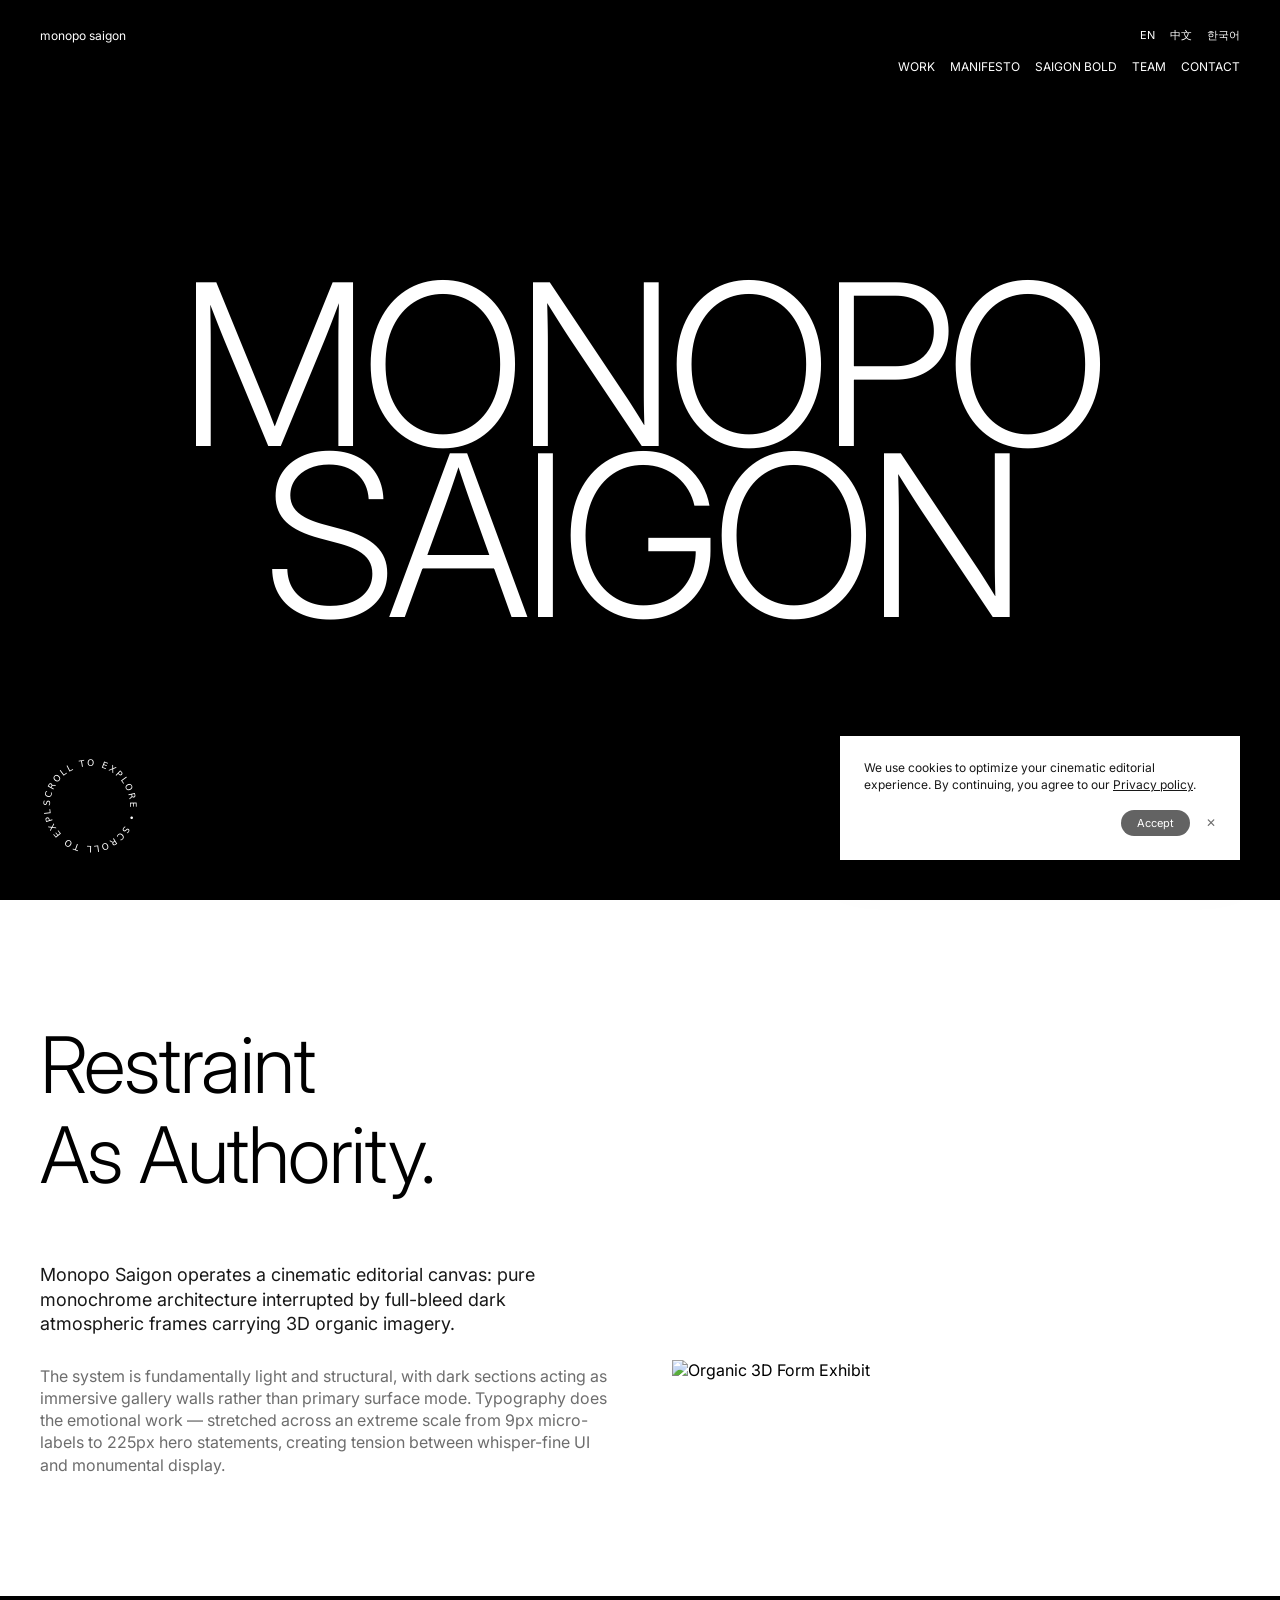
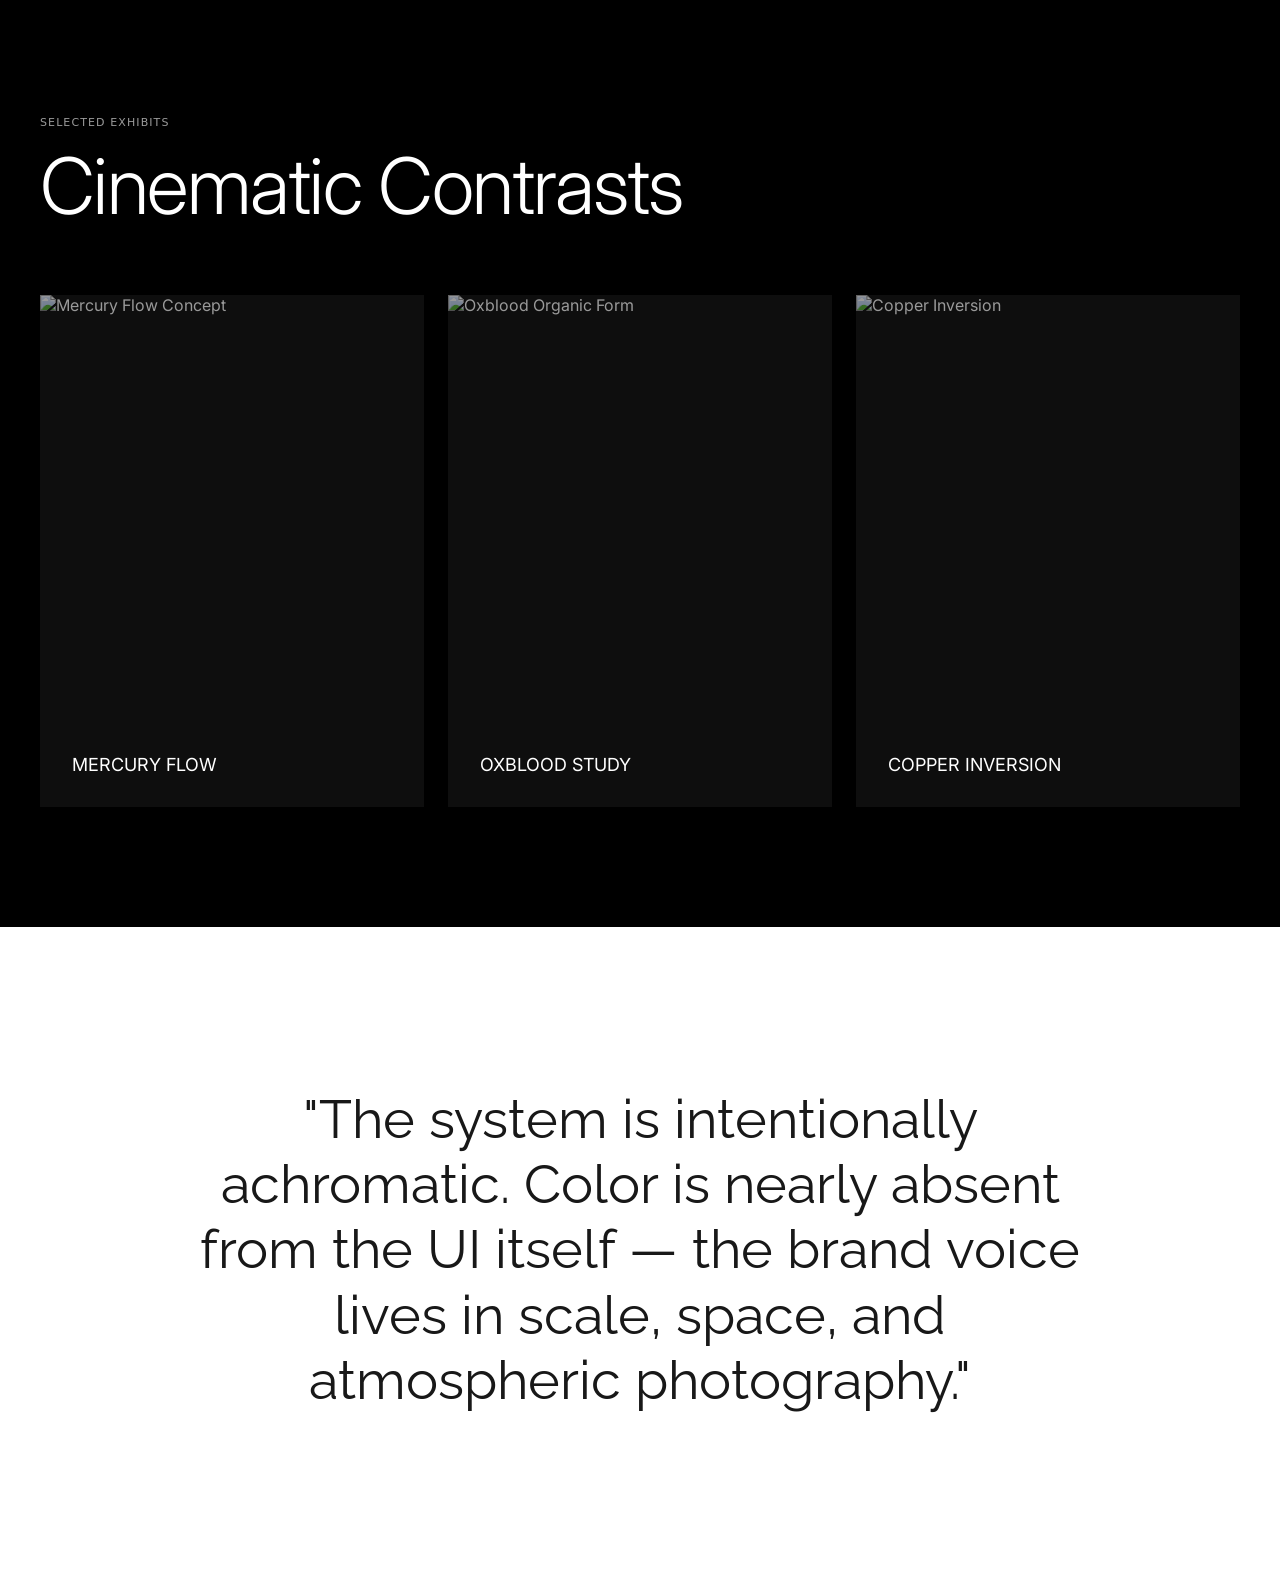
==== index.html @ cbc2ea5a "feat: initial commit from design.md" ====
<!DOCTYPE html>
<html lang="en">
<head>
  <meta charset="UTF-8">
  <meta name="viewport" content="width=device-width, initial-scale=1.0">
  <title>monopo saigon — Style Reference</title>
  <link rel="preconnect" href="https://fonts.googleapis.com">
  <link rel="preconnect" href="https://fonts.gstatic.com" crossorigin>
  <link href="https://fonts.googleapis.com/css2?family=Inter:wght@300;400;600&family=Raleway:wght@400&display=swap" rel="stylesheet">
  <link rel="stylesheet" href="style.css">
</head>
<body>

  <nav class="top-nav" id="topNav">
    <div class="nav-container">
      <a href="#" class="logo">monopo saigon</a>
      <div class="nav-right">
        <div class="lang-toggle">
          <a href="#" class="ghost-link active">EN</a>
          <a href="#" class="ghost-link">中文</a>
          <a href="#" class="ghost-link">한국어</a>
        </div>
        <div class="menu-stack">
          <a href="#" class="ghost-link">WORK</a>
          <a href="#" class="ghost-link">MANIFESTO</a>
          <a href="#" class="ghost-link">SAIGON BOLD</a>
          <a href="#" class="ghost-link">TEAM</a>
          <a href="#" class="ghost-link">CONTACT</a>
        </div>
      </div>
    </div>
  </nav>

  <header class="dark-immersive-frame hero-section">
    <div class="overlay-mesh"></div>
    <video class="bg-video" autoplay muted loop playsinline>
      <source src="https://player.vimeo.com/external/371433846.sd.mp4?s=236da2f3c054f74d0e6ec33990924e03cf445fcf&profile_id=139&oauth2_token_id=57447761" type="video/mp4">
    </video>
    
    <h1 class="hero-statement">MONOPO<br>SAIGON</h1>

    <div class="scroll-indicator">
      <svg viewBox="0 0 100 100" width="100" height="100">
        <defs>
          <path id="circlePath" d="M 50, 50 m -40, 0 a 40,40 0 1,1 80,0 a 40,40 0 1,1 -80,0" />
        </defs>
        <text font-family="system-ui" font-size="9" fill="#ffffff" letter-spacing="2">
          <textPath href="#circlePath">SCROLL TO EXPLORE • SCROLL TO EXPLORE • </textPath>
        </text>
      </svg>
    </div>
  </header>

  <main class="editorial-section">
    <div class="editorial-container">
      <h2 class="editorial-heading">Restraint<br>As Authority.</h2>
      
      <div class="editorial-grid-2col">
        <div class="text-block">
          <p class="body-lg">Monopo Saigon operates a cinematic editorial canvas: pure monochrome architecture interrupted by full-bleed dark atmospheric frames carrying 3D organic imagery.</p>
          <p class="body-text">The system is fundamentally light and structural, with dark sections acting as immersive gallery walls rather than primary surface mode. Typography does the emotional work — stretched across an extreme scale from 9px micro-labels to 225px hero statements, creating tension between whisper-fine UI and monumental display.</p>
        </div>
        <div class="image-block">
          <img src="https://images.unsplash.com/photo-1618005182384-a83a8bd57fbe?q=80&w=1200&auto=format&fit=crop" alt="Organic 3D Form Exhibit">
        </div>
      </div>
    </div>
  </main>

  <section class="dark-immersive-frame feature-showcase">
    <div class="editorial-container">
      <span class="section-label">SELECTED EXHIBITS</span>
      <h2 class="editorial-heading text-white">Cinematic Contrasts</h2>
      
      <div class="work-grid-3col">
        <div class="grid-cell">
          <img src="https://images.unsplash.com/photo-1604871000636-074fa5117945?q=80&w=600&auto=format&fit=crop" alt="Mercury Flow Concept">
          <div class="cell-overlay">
            <span>MERCURY FLOW</span>
          </div>
        </div>
        <div class="grid-cell">
          <img src="https://images.unsplash.com/photo-1550684848-fac1c5b4e853?q=80&w=600&auto=format&fit=crop" alt="Oxblood Organic Form">
          <div class="cell-overlay">
            <span>OXBLOOD STUDY</span>
          </div>
        </div>
        <div class="grid-cell">
          <img src="https://images.unsplash.com/photo-1579783902614-a3fb3927b6a5?q=80&w=600&auto=format&fit=crop" alt="Copper Inversion">
          <div class="cell-overlay">
            <span>COPPER INVERSION</span>
          </div>
        </div>
      </div>
    </div>
  </section>

  <section class="editorial-section">
    <div class="editorial-container">
      <div class="pull-quote-container">
        <blockquote class="editorial-quote">
          "The system is intentionally achromatic. Color is nearly absent from the UI itself — the brand voice lives in scale, space, and atmospheric photography."
        </blockquote>
      </div>
    </div>
  </section>

  <div class="cookie-banner" id="cookieBanner">
    <p>We use cookies to optimize your cinematic editorial experience. By continuing, you agree to our <a href="#">Privacy policy</a>.</p>
    <div class="cookie-actions">
      <button class="pill-button btn-graphite" onclick="closeCookieBanner()">Accept</button>
      <button class="dismiss-x" onclick="closeCookieBanner()">✕</button>
    </div>
  </div>

  <script>
    // Смена темы навигации при скролле
    const topNav = document.getElementById('topNav');
    window.addEventListener('scroll', () => {
      if (window.scrollY > window.innerHeight - 80) {
        topNav.classList.add('scrolled');
      } else {
        topNav.classList.remove('scrolled');
      }
    });

    // Закрытие куки-баннера
    function closeCookieBanner() {
      document.getElementById('cookieBanner').style.display = 'none';
    }
  </script>
</body>
</html>
---- style.css ----
:root {
  /* Colors */
  --color-paper-white: #ffffff;
  --color-ink-black: #000000;
  --color-carbon: #181818;
  --color-ash: #6d6d6d;
  --color-smoke: #9a9a9a;
  --color-pewter: #808080;
  --color-graphite: #636363;
  --gradient-mercury-flow: linear-gradient(90deg, rgb(160, 224, 171), rgb(255, 172, 46) 50%, rgb(165, 45, 37));

  /* Typography Families (Используем Inter вместо Roobert согласно Do's) */
  --font-roobert: 'Inter', ui-sans-serif, system-ui, sans-serif;
  --font-raleway: 'Raleway', ui-sans-serif, sans-serif;
  --font-system-ui: 'system-ui', -apple-system, BlinkMacSystemFont, sans-serif;

  /* Type Scale & Line Heights */
  --text-body: 16px;
  --leading-body: 1.39;
  --text-body-lg: 18px;
  --leading-body-lg: 1.36;
  --text-subheading: 30px;
  --leading-subheading: 1.25;
  --text-heading-sm: 45px;
  --leading-heading-sm: 1.22;
  --text-heading: 54px;
  --leading-heading: 1.21;
  --text-heading-lg: 78px;
  --leading-heading-lg: 1.15;
  --text-display: 94px;
  --leading-display: 1.1;
  --text-hero: 225px;
  --leading-hero: 0.76;

  /* Layout & Spacing */
  --page-max-width: 1440px;
  --radius-full: 75px;
}

/* Base Reset */
* {
  margin: 0;
  padding: 0;
  box-sizing: border-box;
}

body {
  font-family: var(--font-roobert);
  background-color: var(--color-paper-white);
  color: var(--color-ink-black);
  overflow-x: hidden;
  -webkit-font-smoothing: antialiased;
}

/* Top Navigation Bar */
.top-nav {
  position: fixed;
  top: 0;
  left: 0;
  width: 100%;
  z-index: 100;
  transition: background-color 0.4s ease, color 0.4s ease;
  color: var(--color-paper-white);
}

.top-nav.scrolled {
  background-color: var(--color-paper-white);
  color: var(--color-carbon);
  border-bottom: 1px solid #f0f0f0;
}

.nav-container {
  max-width: var(--page-max-width);
  margin: 0 auto;
  padding: 28px 40px;
  display: flex;
  justify-content: space-between;
  align-items: flex-start;
}

.logo {
  font-size: 12px;
  font-weight: 400;
  text-decoration: none;
  color: inherit;
  text-transform: lowercase;
}

.nav-right {
  display: flex;
  flex-direction: column;
  align-items: flex-end;
  gap: 16px;
}

.lang-toggle, .menu-stack {
  display: flex;
  gap: 15px;
}

.ghost-link {
  font-size: 11px;
  font-weight: 400;
  text-decoration: none;
  color: inherit;
  transition: opacity 0.2s ease;
}

.menu-stack .ghost-link {
  font-size: 12px;
  text-transform: uppercase;
}

.ghost-link:hover {
  opacity: 0.6;
}

.top-nav.scrolled .ghost-link {
  color: var(--color-carbon);
}

/* Dark Immersive Frame */
.dark-immersive-frame {
  position: relative;
  width: 100%;
  background-color: var(--color-ink-black);
  color: var(--color-paper-white);
  overflow: hidden;
}

.hero-section {
  height: 100vh;
  display: flex;
  justify-content: center;
  align-items: center;
}

.bg-video {
  position: absolute;
  top: 0;
  left: 0;
  width: 100%;
  height: 100%;
  object-fit: cover;
  opacity: 0.4;
  z-index: 1;
}

.overlay-mesh {
  position: absolute;
  inset: 0;
  background: radial-gradient(circle at center, transparent 20%, rgba(0,0,0,0.8) 100%);
  z-index: 2;
}

.hero-statement {
  font-size: var(--text-hero);
  font-weight: 300;
  line-height: var(--leading-hero);
  text-align: center;
  z-index: 3;
  letter-spacing: -0.04em;
  pointer-events: none;
}

/* Адаптивность для гигантского текста */
@media (max-width: 1024px) {
  .hero-statement { font-size: 120px; }
}
@media (max-width: 640px) {
  .hero-statement { font-size: 70px; }
}

/* Scroll Indicator */
.scroll-indicator {
  position: absolute;
  bottom: 40px;
  left: 40px;
  z-index: 3;
  animation: spin 20s linear infinite;
}

@keyframes spin {
  100% { transform: rotate(360deg); }
}

/* Editorial Content Sections */
.editorial-section {
  background-color: var(--color-paper-white);
  padding: 120px 40px;
}

.editorial-container {
  max-width: var(--page-max-width);
  margin: 0 auto;
  width: 100%;
}

.editorial-heading {
  font-size: var(--text-heading-lg);
  font-weight: 300;
  line-height: var(--leading-heading-lg);
  color: var(--color-ink-black);
  margin-bottom: 64px;
  letter-spacing: -0.02em;
}

.editorial-heading.text-white {
  color: var(--color-paper-white);
}

.editorial-grid-2col {
  display: grid;
  grid-template-columns: 1fr 1fr;
  gap: 64px;
  align-items: center;
}

@media (max-width: 768px) {
  .editorial-grid-2col { grid-template-columns: 1fr; }
}

.text-block .body-lg {
  font-size: var(--text-body-lg);
  line-height: var(--leading-body-lg);
  color: var(--color-carbon);
  margin-bottom: 28px;
}

.text-block .body-text {
  font-size: var(--text-body);
  line-height: var(--leading-body);
  color: var(--color-ash);
}

.image-block img {
  width: 100%;
  height: auto;
  display: block;
  border-radius: 0; /* Строго по дизайну */
}

/* Feature Showcase Section */
.feature-showcase {
  padding: 120px 40px;
}

.section-label {
  font-family: var(--font-system-ui);
  font-size: 11px;
  color: var(--color-smoke);
  letter-spacing: 0.1em;
  display: block;
  margin-bottom: 12px;
}

.work-grid-3col {
  display: grid;
  grid-template-columns: repeat(3, 1fr);
  gap: 24px;
}

@media (max-width: 768px) {
  .work-grid-3col { grid-template-columns: 1fr; }
}

.grid-cell {
  position: relative;
  aspect-ratio: 3/4;
  background-color: var(--color-carbon);
  overflow: hidden;
}

.grid-cell img {
  width: 100%;
  height: 100%;
  object-fit: cover;
  transition: transform 0.6s cubic-bezier(0.25, 1, 0.5, 1);
}

.grid-cell:hover img {
  transform: scale(1.03);
}

.cell-overlay {
  position: absolute;
  inset: 0;
  background: rgba(0,0,0,0.4);
  display: flex;
  align-items: flex-end;
  padding: 32px;
}

.cell-overlay span {
  font-size: var(--text-body-lg);
  font-weight: 400;
  color: var(--color-paper-white);
}

/* Pull Quote */
.pull-quote-container {
  max-width: 900px;
  margin: 0 auto;
  padding: 40px 0;
}

.editorial-quote {
  font-family: var(--font-raleway);
  font-size: var(--text-heading);
  line-height: var(--leading-heading);
  color: var(--color-carbon);
  text-align: center;
}

@media (max-width: 768px) {
  .editorial-quote { font-size: 30px; }
}

/* Cookie Consent Banner */
.cookie-banner {
  position: fixed;
  bottom: 40px;
  right: 40px;
  background-color: var(--color-paper-white);
  padding: 24px;
  max-width: 400px;
  z-index: 200;
  display: flex;
  flex-direction: column;
  gap: 16px;
  border-radius: 0;
  box-shadow: 0 20px 40px rgba(0,0,0,0.05); /* Легкая тень для отделения от белого фона */
}

.cookie-banner p {
  font-size: 12px;
  line-height: 1.4;
  color: var(--color-carbon);
}

.cookie-banner p a {
  color: inherit;
}

.cookie-actions {
  display: flex;
  align-items: center;
  justify-content: flex-end;
  gap: 16px;
}

.pill-button {
  border-radius: var(--radius-full);
  padding: 6px 16px; /* Оптимизировано под кликабельность */
  font-family: var(--font-roobert);
  font-size: 11px;
  border: none;
  cursor: pointer;
}

.btn-graphite {
  background-color: var(--color-graphite);
  color: var(--color-paper-white);
}

.dismiss-x {
  background: none;
  border: none;
  font-family: var(--font-system-ui);
  font-size: 12px;
  color: var(--color-ash);
  cursor: pointer;
}
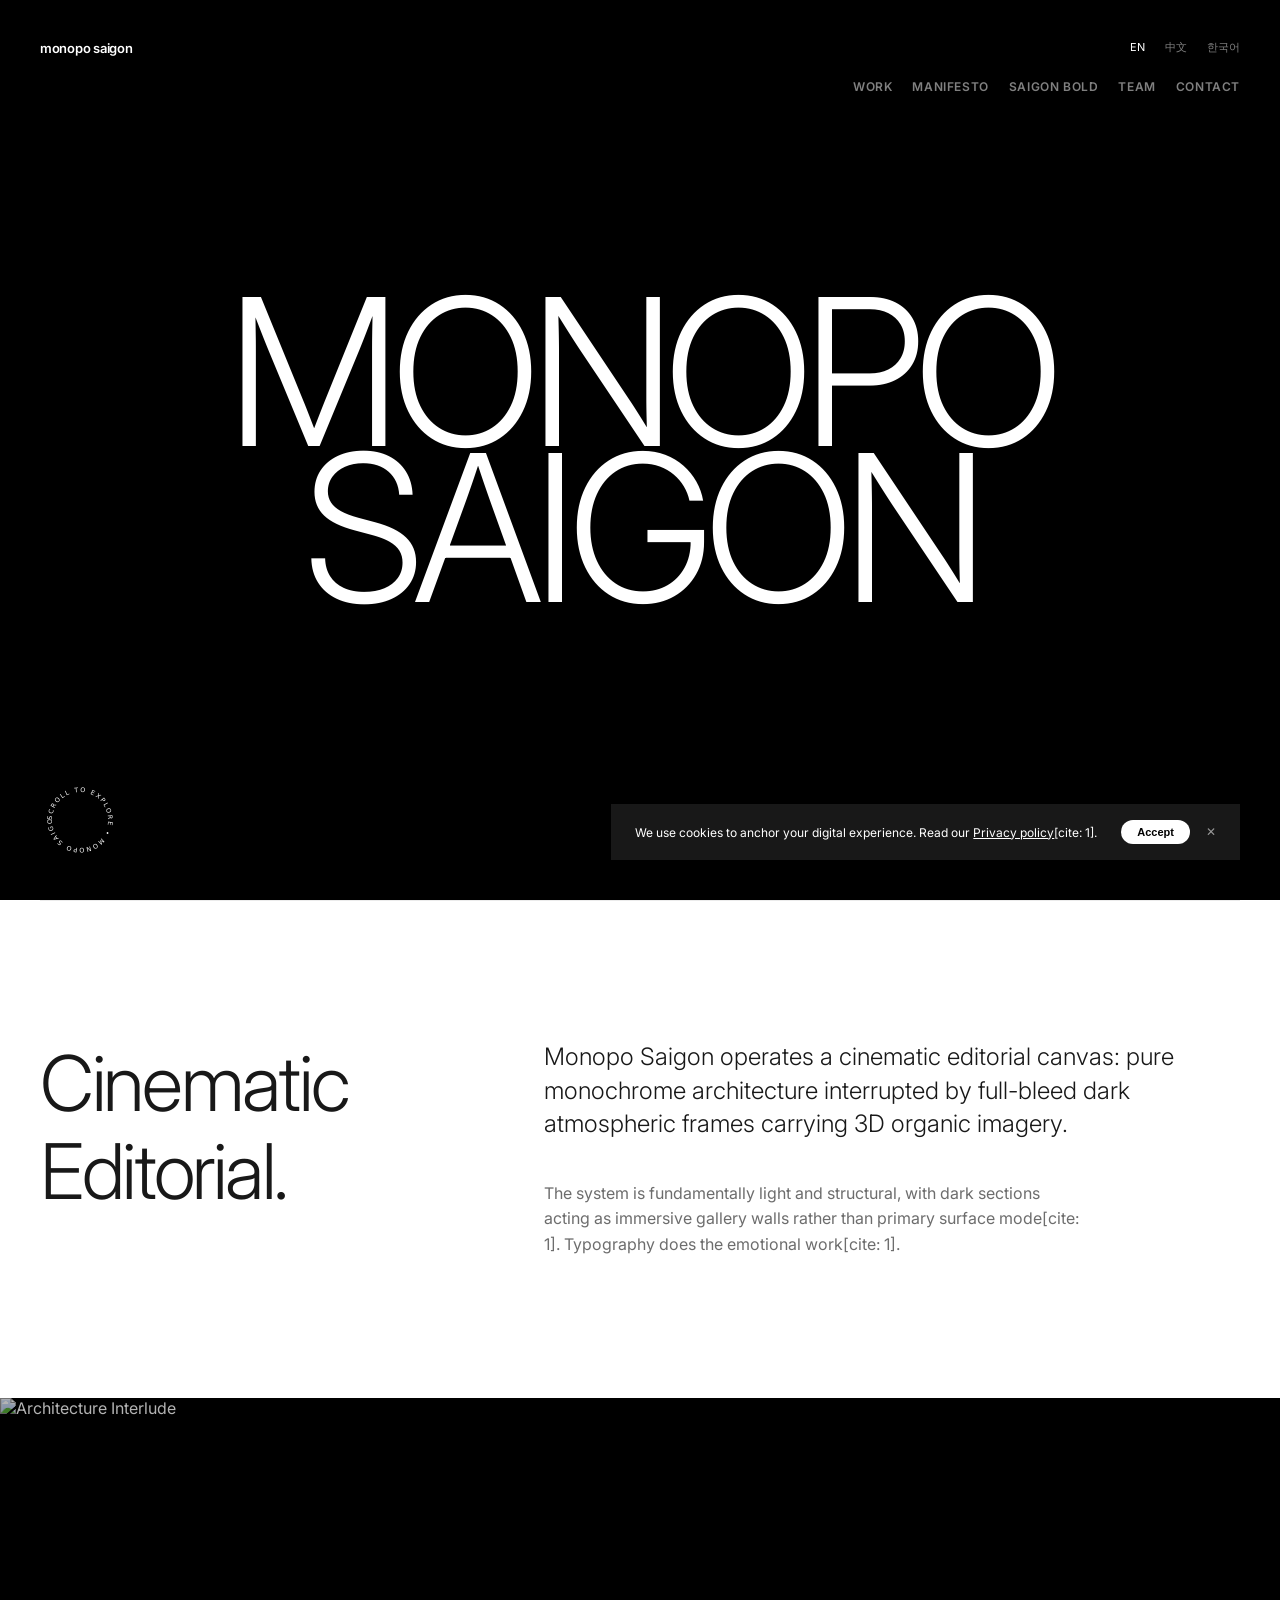
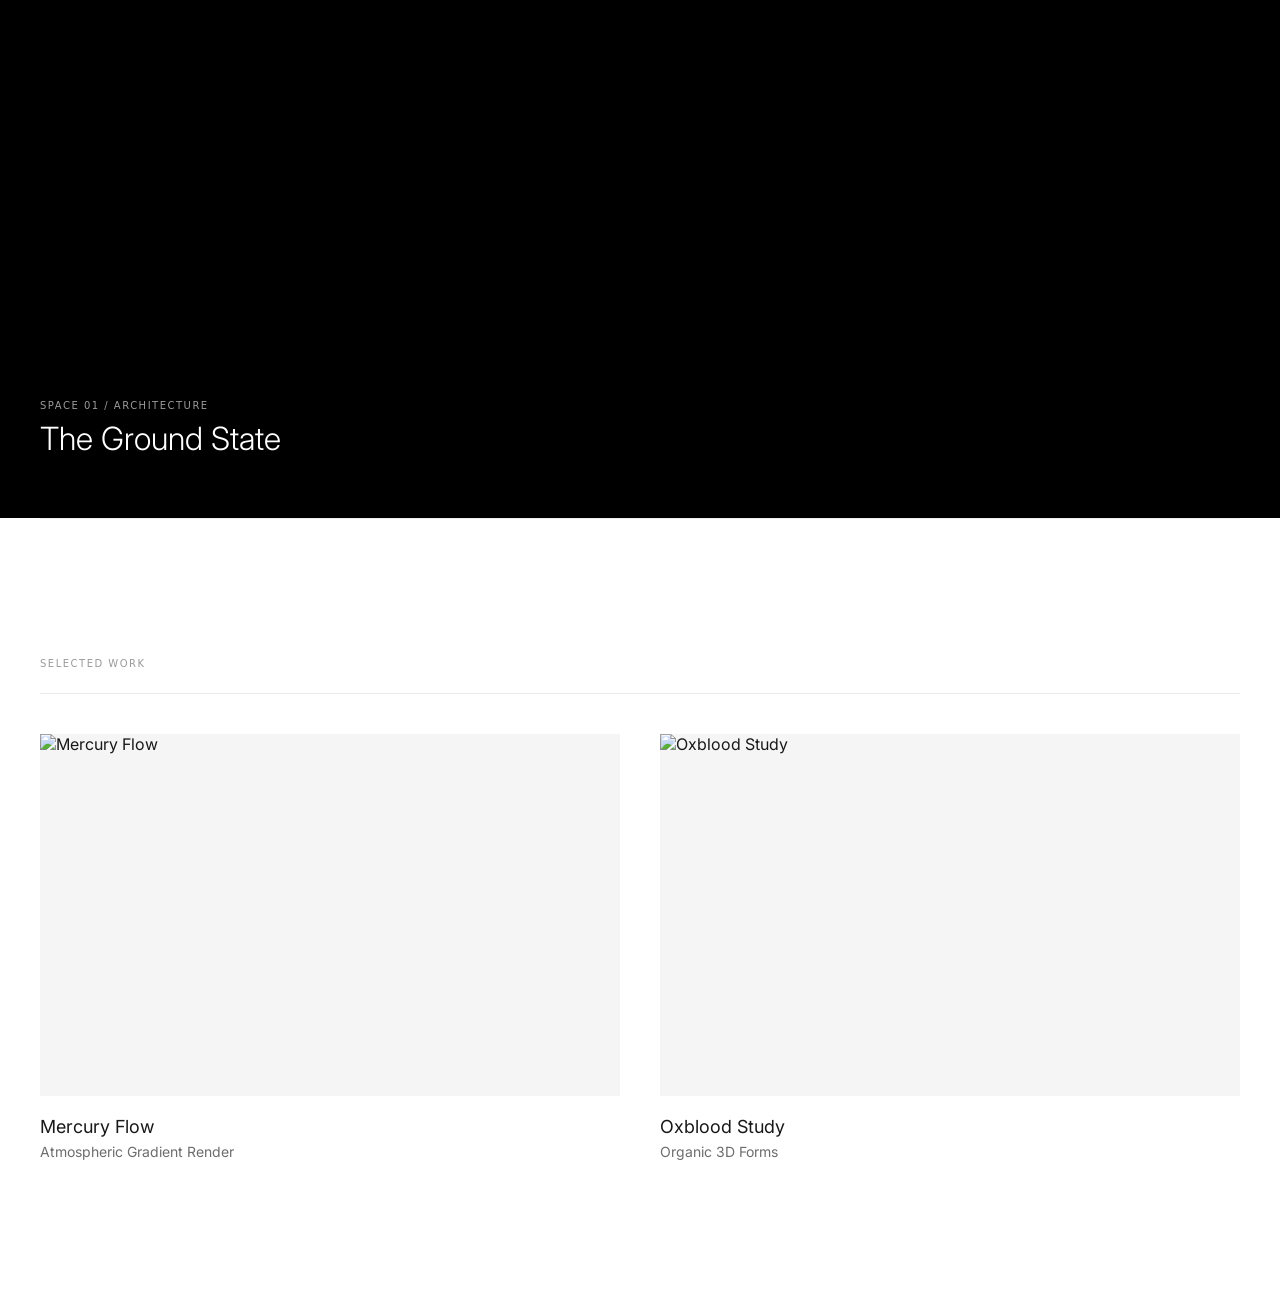
==== commit 32b58388: "style: match original patterns" ====
--- a/index.html
+++ b/index.html
@@ -3,7 +3,7 @@
 <head>
   <meta charset="UTF-8">
   <meta name="viewport" content="width=device-width, initial-scale=1.0">
-  <title>monopo saigon — Style Reference</title>
+  <title>monopo saigon — Production Canvas</title>
   <link rel="preconnect" href="https://fonts.googleapis.com">
   <link rel="preconnect" href="https://fonts.gstatic.com" crossorigin>
   <link href="https://fonts.googleapis.com/css2?family=Inter:wght@300;400;600&family=Raleway:wght@400&display=swap" rel="stylesheet">
@@ -11,6 +11,7 @@
 </head>
 <body>
 
+  <!-- Floating Navigation -->
   <nav class="top-nav" id="topNav">
     <div class="nav-container">
       <a href="#" class="logo">monopo saigon</a>
@@ -31,102 +32,130 @@
     </div>
   </nav>
 
-  <header class="dark-immersive-frame hero-section">
-    <div class="overlay-mesh"></div>
-    <video class="bg-video" autoplay muted loop playsinline>
-      <source src="https://player.vimeo.com/external/371433846.sd.mp4?s=236da2f3c054f74d0e6ec33990924e03cf445fcf&profile_id=139&oauth2_token_id=57447761" type="video/mp4">
-    </video>
+  <!-- Hero Cinematic Stage -->
+  <header class="hero-stage">
+    <div class="media-container">
+      <div class="overlay-darkness"></div>
+      <!-- Интерактивный бэкграунд: кинематографичный таймлапс/3D-динамика -->
+      <video class="hero-video" autoplay muted loop playsinline>
+        <source src="https://player.vimeo.com/external/435649343.hd.mp4?s=254a6133a884b6afb28291079d8df26d9d1ab80a&profile_id=172&oauth2_token_id=57447761" type="video/mp4">
+      </video>
+    </div>
     
-    <h1 class="hero-statement">MONOPO<br>SAIGON</h1>
+    <div class="hero-content">
+      <h1 class="monumental-type">MONOPO<br>SAIGON</h1>
+    </div>
 
-    <div class="scroll-indicator">
-      <svg viewBox="0 0 100 100" width="100" height="100">
-        <defs>
-          <path id="circlePath" d="M 50, 50 m -40, 0 a 40,40 0 1,1 80,0 a 40,40 0 1,1 -80,0" />
-        </defs>
-        <text font-family="system-ui" font-size="9" fill="#ffffff" letter-spacing="2">
-          <textPath href="#circlePath">SCROLL TO EXPLORE • SCROLL TO EXPLORE • </textPath>
+    <!-- Rotating Scroll Badge -->
+    <div class="scroll-badge">
+      <svg viewBox="0 0 100 100">
+        <path id="textPath" d="M 50, 50 m -35, 0 a 35,35 0 1,1 70,0 a 35,35 0 1,1 -70,0" />
+        <text>
+          <textPath href="#textPath">SCROLL TO EXPLORE • MONOPO SAIGON • </textPath>
         </text>
       </svg>
     </div>
   </header>
 
-  <main class="editorial-section">
-    <div class="editorial-container">
-      <h2 class="editorial-heading">Restraint<br>As Authority.</h2>
-      
-      <div class="editorial-grid-2col">
-        <div class="text-block">
-          <p class="body-lg">Monopo Saigon operates a cinematic editorial canvas: pure monochrome architecture interrupted by full-bleed dark atmospheric frames carrying 3D organic imagery.</p>
-          <p class="body-text">The system is fundamentally light and structural, with dark sections acting as immersive gallery walls rather than primary surface mode. Typography does the emotional work — stretched across an extreme scale from 9px micro-labels to 225px hero statements, creating tension between whisper-fine UI and monumental display.</p>
+  <!-- Editorial Section 01: Pure White Canvas -->
+  <section class="editorial-layout background-white layer-reveal">
+    <div class="structural-line"></div>
+    <div class="content-wrapper">
+      <div class="editorial-grid">
+        <div class="grid-left">
+          <h2 class="section-title">Cinematic<br>Editorial.</h2>
         </div>
-        <div class="image-block">
-          <img src="https://images.unsplash.com/photo-1618005182384-a83a8bd57fbe?q=80&w=1200&auto=format&fit=crop" alt="Organic 3D Form Exhibit">
+        <div class="grid-right">
+          <p class="lead-text">Monopo Saigon operates a cinematic editorial canvas: pure monochrome architecture interrupted by full-bleed dark atmospheric frames carrying 3D organic imagery.</p>
+          <p class="sub-text">The system is fundamentally light and structural, with dark sections acting as immersive gallery walls rather than primary surface mode[cite: 1]. Typography does the emotional work[cite: 1].</p>
         </div>
       </div>
     </div>
-  </main>
+  </section>
 
-  <section class="dark-immersive-frame feature-showcase">
-    <div class="editorial-container">
-      <span class="section-label">SELECTED EXHIBITS</span>
-      <h2 class="editorial-heading text-white">Cinematic Contrasts</h2>
+  <!-- Gallery Break: Ink Black Frame -->
+  <section class="immersive-break layer-reveal">
+    <div class="full-bleed-media">
+      <img src="https://images.unsplash.com/photo-1600585154340-be6161a56a0c?q=80&w=1600&auto=format&fit=crop" alt="Architecture Interlude">
+      <div class="media-title-card">
+        <span class="meta-label">SPACE 01 / ARCHITECTURE</span>
+        <h3>The Ground State</h3>
+      </div>
+    </div>
+  </section>
+
+  <!-- Editorial Section 02: Grid Showcase -->
+  <section class="editorial-layout background-white layer-reveal">
+    <div class="structural-line"></div>
+    <div class="content-wrapper">
+      <div class="work-showcase-meta">
+        <span class="meta-label">SELECTED WORK</span>
+      </div>
       
-      <div class="work-grid-3col">
-        <div class="grid-cell">
-          <img src="https://images.unsplash.com/photo-1604871000636-074fa5117945?q=80&w=600&auto=format&fit=crop" alt="Mercury Flow Concept">
-          <div class="cell-overlay">
-            <span>MERCURY FLOW</span>
+      <div class="showcase-columns">
+        <!-- Project 01 -->
+        <div class="project-card">
+          <div class="card-media">
+            <img src="https://images.unsplash.com/photo-1618005182384-a83a8bd57fbe?q=80&w=800&auto=format&fit=crop" alt="Mercury Flow">
+          </div>
+          <div class="card-info">
+            <h4>Mercury Flow</h4>
+            <span>Atmospheric Gradient Render</span>
           </div>
         </div>
-        <div class="grid-cell">
-          <img src="https://images.unsplash.com/photo-1550684848-fac1c5b4e853?q=80&w=600&auto=format&fit=crop" alt="Oxblood Organic Form">
-          <div class="cell-overlay">
-            <span>OXBLOOD STUDY</span>
+
+        <!-- Project 02 -->
+        <div class="project-card">
+          <div class="card-media">
+            <img src="https://images.unsplash.com/photo-1550684848-fac1c5b4e853?q=80&w=800&auto=format&fit=crop" alt="Oxblood Study">
           </div>
-        </div>
-        <div class="grid-cell">
-          <img src="https://images.unsplash.com/photo-1579783902614-a3fb3927b6a5?q=80&w=600&auto=format&fit=crop" alt="Copper Inversion">
-          <div class="cell-overlay">
-            <span>COPPER INVERSION</span>
+          <div class="card-info">
+            <h4>Oxblood Study</h4>
+            <span>Organic 3D Forms</span>
           </div>
         </div>
       </div>
     </div>
   </section>
 
-  <section class="editorial-section">
-    <div class="editorial-container">
-      <div class="pull-quote-container">
-        <blockquote class="editorial-quote">
-          "The system is intentionally achromatic. Color is nearly absent from the UI itself — the brand voice lives in scale, space, and atmospheric photography."
-        </blockquote>
-      </div>
+  <!-- Cookie Banner (Graphite Affordance) -->
+  <div class="cookie-overlay" id="cookiePolicy">
+    <div class="cookie-text">
+      We use cookies to anchor your digital experience. Read our <a href="#">Privacy policy</a>[cite: 1].
     </div>
-  </section>
-
-  <div class="cookie-banner" id="cookieBanner">
-    <p>We use cookies to optimize your cinematic editorial experience. By continuing, you agree to our <a href="#">Privacy policy</a>.</p>
-    <div class="cookie-actions">
-      <button class="pill-button btn-graphite" onclick="closeCookieBanner()">Accept</button>
-      <button class="dismiss-x" onclick="closeCookieBanner()">✕</button>
+    <div class="cookie-buttons">
+      <button class="pill-action" onclick="dismissCookie()">Accept</button>
+      <button class="close-icon" onclick="dismissCookie()">✕</button>
     </div>
   </div>
 
   <script>
-    // Смена темы навигации при скролле
-    const topNav = document.getElementById('topNav');
+    // Мягкое изменение стиля навигации при скролле
+    const nav = document.getElementById('topNav');
     window.addEventListener('scroll', () => {
-      if (window.scrollY > window.innerHeight - 80) {
-        topNav.classList.add('scrolled');
+      if (window.scrollY > 100) {
+        nav.classList.add('is-active');
       } else {
-        topNav.classList.remove('scrolled');
+        nav.classList.remove('is-active');
       }
     });
 
-    // Закрытие куки-баннера
-    function closeCookieBanner() {
-      document.getElementById('cookieBanner').style.display = 'none';
+    // Анимация контролируемого появления (Intersection Observer)
+    const observer = new IntersectionObserver((entries) => {
+      entries.forEach(entry => {
+        if (entry.isIntersecting) {
+          entry.target.classList.add('visible');
+        }
+      });
+    }, { threshold: 0.1 });
+
+    document.querySelectorAll('.layer-reveal').forEach(section => {
+      observer.observe(section);
+    });
+
+    function dismissCookie() {
+      document.getElementById('cookiePolicy').style.opacity = '0';
+      setTimeout(() => document.getElementById('cookiePolicy').style.display = 'none', 400);
     }
   </script>
 </body>
--- a/style.css
+++ b/style.css
@@ -1,43 +1,16 @@
 :root {
-  /* Colors */
-  --color-paper-white: #ffffff;
-  --color-ink-black: #000000;
+  --color-white: #ffffff;
+  --color-black: #000000;
   --color-carbon: #181818;
   --color-ash: #6d6d6d;
   --color-smoke: #9a9a9a;
-  --color-pewter: #808080;
   --color-graphite: #636363;
-  --gradient-mercury-flow: linear-gradient(90deg, rgb(160, 224, 171), rgb(255, 172, 46) 50%, rgb(165, 45, 37));
-
-  /* Typography Families (Используем Inter вместо Roobert согласно Do's) */
-  --font-roobert: 'Inter', ui-sans-serif, system-ui, sans-serif;
-  --font-raleway: 'Raleway', ui-sans-serif, sans-serif;
-  --font-system-ui: 'system-ui', -apple-system, BlinkMacSystemFont, sans-serif;
-
-  /* Type Scale & Line Heights */
-  --text-body: 16px;
-  --leading-body: 1.39;
-  --text-body-lg: 18px;
-  --leading-body-lg: 1.36;
-  --text-subheading: 30px;
-  --leading-subheading: 1.25;
-  --text-heading-sm: 45px;
-  --leading-heading-sm: 1.22;
-  --text-heading: 54px;
-  --leading-heading: 1.21;
-  --text-heading-lg: 78px;
-  --leading-heading-lg: 1.15;
-  --text-display: 94px;
-  --leading-display: 1.1;
-  --text-hero: 225px;
-  --leading-hero: 0.76;
-
-  /* Layout & Spacing */
-  --page-max-width: 1440px;
-  --radius-full: 75px;
-}
-
-/* Base Reset */
+
+  --font-main: 'Inter', sans-serif;
+  --font-editorial: 'Raleway', sans-serif;
+  --font-system: system-ui, sans-serif;
+}
+
 * {
   margin: 0;
   padding: 0;
@@ -45,329 +18,363 @@
 }
 
 body {
-  font-family: var(--font-roobert);
-  background-color: var(--color-paper-white);
-  color: var(--color-ink-black);
+  font-family: var(--font-main);
+  background-color: var(--color-black);
+  color: var(--color-white);
+  -webkit-font-smoothing: antialiased;
   overflow-x: hidden;
-  -webkit-font-smoothing: antialiased;
-}
-
-/* Top Navigation Bar */
+}
+
+/* Навигация как в оригинале: невесомая, парящая */
 .top-nav {
   position: fixed;
   top: 0;
   left: 0;
   width: 100%;
-  z-index: 100;
-  transition: background-color 0.4s ease, color 0.4s ease;
-  color: var(--color-paper-white);
-}
-
-.top-nav.scrolled {
-  background-color: var(--color-paper-white);
-  color: var(--color-carbon);
-  border-bottom: 1px solid #f0f0f0;
+  z-index: 1000;
+  mix-blend-mode: difference; /* Секретный приём оригинала: текст автоматически меняет цвет в зависимости от подложки! */
+  transition: padding 0.4s ease;
 }
 
 .nav-container {
-  max-width: var(--page-max-width);
+  max-width: 1440px;
   margin: 0 auto;
-  padding: 28px 40px;
+  padding: 40px;
   display: flex;
   justify-content: space-between;
   align-items: flex-start;
 }
 
 .logo {
-  font-size: 12px;
-  font-weight: 400;
+  font-size: 13px;
+  font-weight: 600;
+  letter-spacing: -0.02em;
   text-decoration: none;
-  color: inherit;
-  text-transform: lowercase;
+  color: var(--color-white);
 }
 
 .nav-right {
   display: flex;
   flex-direction: column;
   align-items: flex-end;
-  gap: 16px;
+  gap: 24px;
 }
 
 .lang-toggle, .menu-stack {
   display: flex;
-  gap: 15px;
+  gap: 20px;
 }
 
 .ghost-link {
   font-size: 11px;
   font-weight: 400;
   text-decoration: none;
-  color: inherit;
-  transition: opacity 0.2s ease;
+  color: var(--color-white);
+  opacity: 0.5;
+  transition: opacity 0.3s ease;
 }
 
 .menu-stack .ghost-link {
   font-size: 12px;
-  text-transform: uppercase;
-}
-
-.ghost-link:hover {
-  opacity: 0.6;
-}
-
-.top-nav.scrolled .ghost-link {
-  color: var(--color-carbon);
-}
-
-/* Dark Immersive Frame */
-.dark-immersive-frame {
-  position: relative;
-  width: 100%;
-  background-color: var(--color-ink-black);
-  color: var(--color-paper-white);
-  overflow: hidden;
-}
-
-.hero-section {
+  font-weight: 600;
+  letter-spacing: 0.05em;
+}
+
+.ghost-link:hover, .ghost-link.active {
+  opacity: 1;
+}
+
+/* Главный экран погружения */
+.hero-stage {
+  position: relative;
+  width: 100%;
   height: 100vh;
   display: flex;
+  align-items: center;
   justify-content: center;
-  align-items: center;
-}
-
-.bg-video {
-  position: absolute;
-  top: 0;
-  left: 0;
+}
+
+.media-container {
+  position: absolute;
+  inset: 0;
+  z-index: 1;
+}
+
+.hero-video {
   width: 100%;
   height: 100%;
   object-fit: cover;
-  opacity: 0.4;
-  z-index: 1;
-}
-
-.overlay-mesh {
+}
+
+.overlay-darkness {
   position: absolute;
   inset: 0;
-  background: radial-gradient(circle at center, transparent 20%, rgba(0,0,0,0.8) 100%);
+  background: linear-gradient(to bottom, rgba(0,0,0,0.4), rgba(0,0,0,0.8));
   z-index: 2;
 }
 
-.hero-statement {
-  font-size: var(--text-hero);
+.hero-content {
+  position: relative;
+  z-index: 3;
+  text-align: center;
+}
+
+.monumental-type {
+  font-size: clamp(60px, 16vw, 225px); /* Динамический размер текста под любые экраны */
   font-weight: 300;
-  line-height: var(--leading-hero);
-  text-align: center;
-  z-index: 3;
-  letter-spacing: -0.04em;
-  pointer-events: none;
-}
-
-/* Адаптивность для гигантского текста */
-@media (max-width: 1024px) {
-  .hero-statement { font-size: 120px; }
-}
-@media (max-width: 640px) {
-  .hero-statement { font-size: 70px; }
-}
-
-/* Scroll Indicator */
-.scroll-indicator {
+  line-height: 0.76;
+  letter-spacing: -0.05em;
+  color: var(--color-white);
+}
+
+/* Крутящийся бейдж скролла */
+.scroll-badge {
   position: absolute;
   bottom: 40px;
   left: 40px;
-  z-index: 3;
-  animation: spin 20s linear infinite;
-}
-
-@keyframes spin {
-  100% { transform: rotate(360deg); }
-}
-
-/* Editorial Content Sections */
-.editorial-section {
-  background-color: var(--color-paper-white);
-  padding: 120px 40px;
-}
-
-.editorial-container {
-  max-width: var(--page-max-width);
+  width: 80px;
+  height: 80px;
+  z-index: 10;
+  animation: rotateBadge 12s linear infinite;
+}
+
+.scroll-badge svg {
+  width: 100%;
+  height: 100%;
+}
+
+.scroll-badge text {
+  font-family: var(--font-system);
+  font-size: 8px;
+  fill: var(--color-white);
+  letter-spacing: 2px;
+}
+
+@keyframes rotateBadge {
+  from { transform: rotate(0deg); }
+  to { transform: rotate(360deg); }
+}
+
+/* Структурный журнальный лейаут */
+.editorial-layout {
+  position: relative;
+  padding: 140px 40px;
+}
+
+.background-white {
+  background-color: var(--color-white);
+  color: var(--color-carbon);
+}
+
+.structural-line {
+  position: absolute;
+  top: 0;
+  left: 40px;
+  right: 40px;
+  height: 1px;
+  background-color: rgba(0, 0, 0, 0.08);
+}
+
+.content-wrapper {
+  max-width: 1440px;
   margin: 0 auto;
-  width: 100%;
-}
-
-.editorial-heading {
-  font-size: var(--text-heading-lg);
+}
+
+.editorial-grid {
+  display: grid;
+  grid-template-columns: 4fr 6fr;
+  gap: 40px;
+}
+
+.section-title {
+  font-size: clamp(36px, 6vw, 78px);
   font-weight: 300;
-  line-height: var(--leading-heading-lg);
-  color: var(--color-ink-black);
-  margin-bottom: 64px;
-  letter-spacing: -0.02em;
-}
-
-.editorial-heading.text-white {
-  color: var(--color-paper-white);
-}
-
-.editorial-grid-2col {
+  line-height: 1.15;
+  letter-spacing: -0.03em;
+}
+
+.lead-text {
+  font-size: 24px;
+  line-height: 1.4;
+  font-weight: 300;
+  margin-bottom: 40px;
+  color: var(--color-carbon);
+}
+
+.sub-text {
+  font-size: 16px;
+  line-height: 1.6;
+  color: var(--color-ash);
+  max-width: 540px;
+}
+
+/* Полноэкранный разрыв шаблона */
+.immersive-break {
+  width: 100%;
+  height: 80vh;
+  position: relative;
+  background-color: var(--color-black);
+}
+
+.full-bleed-media {
+  width: 100%;
+  height: 100%;
+  position: relative;
+}
+
+.full-bleed-media img {
+  width: 100%;
+  height: 100%;
+  object-fit: cover;
+  opacity: 0.7;
+}
+
+.media-title-card {
+  position: absolute;
+  bottom: 60px;
+  left: 40px;
+  color: var(--color-white);
+}
+
+.meta-label {
+  font-family: var(--font-system);
+  font-size: 10px;
+  letter-spacing: 0.15em;
+  color: var(--color-smoke);
+  display: block;
+  margin-bottom: 8px;
+}
+
+.media-title-card h3 {
+  font-size: 32px;
+  font-weight: 300;
+}
+
+/* Сетка кейсов */
+.work-showcase-meta {
+  margin-bottom: 40px;
+  border-bottom: 1px solid rgba(0,0,0,0.08);
+  padding-bottom: 16px;
+}
+
+.showcase-columns {
   display: grid;
   grid-template-columns: 1fr 1fr;
-  gap: 64px;
-  align-items: center;
-}
-
-@media (max-width: 768px) {
-  .editorial-grid-2col { grid-template-columns: 1fr; }
-}
-
-.text-block .body-lg {
-  font-size: var(--text-body-lg);
-  line-height: var(--leading-body-lg);
-  color: var(--color-carbon);
-  margin-bottom: 28px;
-}
-
-.text-block .body-text {
-  font-size: var(--text-body);
-  line-height: var(--leading-body);
+  gap: 40px;
+}
+
+.project-card {
+  cursor: pointer;
+}
+
+.card-media {
+  width: 100%;
+  aspect-ratio: 16/10;
+  overflow: hidden;
+  background-color: #f5f5f5;
+  margin-bottom: 20px;
+}
+
+.card-media img {
+  width: 100%;
+  height: 100%;
+  object-fit: cover;
+  transition: transform 0.8s cubic-bezier(0.16, 1, 0.3, 1);
+}
+
+.project-card:hover .card-media img {
+  transform: scale(1.02);
+}
+
+.card-info h4 {
+  font-size: 18px;
+  font-weight: 400;
+  margin-bottom: 4px;
+}
+
+.card-info span {
+  font-size: 14px;
   color: var(--color-ash);
 }
 
-.image-block img {
-  width: 100%;
-  height: auto;
-  display: block;
-  border-radius: 0; /* Строго по дизайну */
-}
-
-/* Feature Showcase Section */
-.feature-showcase {
-  padding: 120px 40px;
-}
-
-.section-label {
-  font-family: var(--font-system-ui);
-  font-size: 11px;
-  color: var(--color-smoke);
-  letter-spacing: 0.1em;
-  display: block;
-  margin-bottom: 12px;
-}
-
-.work-grid-3col {
-  display: grid;
-  grid-template-columns: repeat(3, 1fr);
-  gap: 24px;
-}
-
-@media (max-width: 768px) {
-  .work-grid-3col { grid-template-columns: 1fr; }
-}
-
-.grid-cell {
-  position: relative;
-  aspect-ratio: 3/4;
-  background-color: var(--color-carbon);
-  overflow: hidden;
-}
-
-.grid-cell img {
-  width: 100%;
-  height: 100%;
-  object-fit: cover;
-  transition: transform 0.6s cubic-bezier(0.25, 1, 0.5, 1);
-}
-
-.grid-cell:hover img {
-  transform: scale(1.03);
-}
-
-.cell-overlay {
-  position: absolute;
-  inset: 0;
-  background: rgba(0,0,0,0.4);
-  display: flex;
-  align-items: flex-end;
-  padding: 32px;
-}
-
-.cell-overlay span {
-  font-size: var(--text-body-lg);
-  font-weight: 400;
-  color: var(--color-paper-white);
-}
-
-/* Pull Quote */
-.pull-quote-container {
-  max-width: 900px;
-  margin: 0 auto;
-  padding: 40px 0;
-}
-
-.editorial-quote {
-  font-family: var(--font-raleway);
-  font-size: var(--text-heading);
-  line-height: var(--leading-heading);
-  color: var(--color-carbon);
-  text-align: center;
-}
-
-@media (max-width: 768px) {
-  .editorial-quote { font-size: 30px; }
-}
-
-/* Cookie Consent Banner */
-.cookie-banner {
+/* Аккуратный минималистичный куки-баннер */
+.cookie-overlay {
   position: fixed;
   bottom: 40px;
   right: 40px;
-  background-color: var(--color-paper-white);
-  padding: 24px;
-  max-width: 400px;
-  z-index: 200;
-  display: flex;
-  flex-direction: column;
+  background-color: var(--color-carbon);
+  color: var(--color-white);
+  padding: 16px 24px;
+  display: flex;
+  align-items: center;
+  gap: 24px;
+  z-index: 2000;
+  transition: opacity 0.4s ease;
+}
+
+.cookie-text {
+  font-size: 12px;
+  font-weight: 400;
+}
+
+.cookie-text a {
+  color: inherit;
+}
+
+.cookie-buttons {
+  display: flex;
+  align-items: center;
   gap: 16px;
-  border-radius: 0;
-  box-shadow: 0 20px 40px rgba(0,0,0,0.05); /* Легкая тень для отделения от белого фона */
-}
-
-.cookie-banner p {
-  font-size: 12px;
-  line-height: 1.4;
-  color: var(--color-carbon);
-}
-
-.cookie-banner p a {
-  color: inherit;
-}
-
-.cookie-actions {
-  display: flex;
-  align-items: center;
-  justify-content: flex-end;
-  gap: 16px;
-}
-
-.pill-button {
-  border-radius: var(--radius-full);
-  padding: 6px 16px; /* Оптимизировано под кликабельность */
-  font-family: var(--font-roobert);
+}
+
+.pill-action {
+  background-color: var(--color-white);
+  color: var(--color-black);
+  border: none;
+  padding: 6px 16px;
+  border-radius: 75px;
   font-size: 11px;
-  border: none;
+  font-weight: 600;
   cursor: pointer;
 }
 
-.btn-graphite {
-  background-color: var(--color-graphite);
-  color: var(--color-paper-white);
-}
-
-.dismiss-x {
+.close-icon {
   background: none;
   border: none;
-  font-family: var(--font-system-ui);
+  color: var(--color-smoke);
+  cursor: pointer;
   font-size: 12px;
-  color: var(--color-ash);
-  cursor: pointer;
+}
+
+/* Стили для мягкого скролл-эффекта появления */
+.layer-reveal {
+  opacity: 0;
+  transform: translateY(30px);
+  transition: opacity 1s cubic-bezier(0.16, 1, 0.3, 1), transform 1s cubic-bezier(0.16, 1, 0.3, 1);
+}
+
+.layer-reveal.visible {
+  opacity: 1;
+  transform: translateY(0);
+}
+
+/* Мобильная адаптация */
+@media (max-width: 768px) {
+  .editorial-grid {
+    grid-template-columns: 1fr;
+  }
+  .showcase-columns {
+    grid-template-columns: 1fr;
+  }
+  .nav-container {
+    padding: 24px;
+  }
+  .editorial-layout {
+    padding: 80px 24px;
+  }
+  .cookie-overlay {
+    left: 24px;
+    right: 24px;
+    bottom: 24px;
+  }
 }
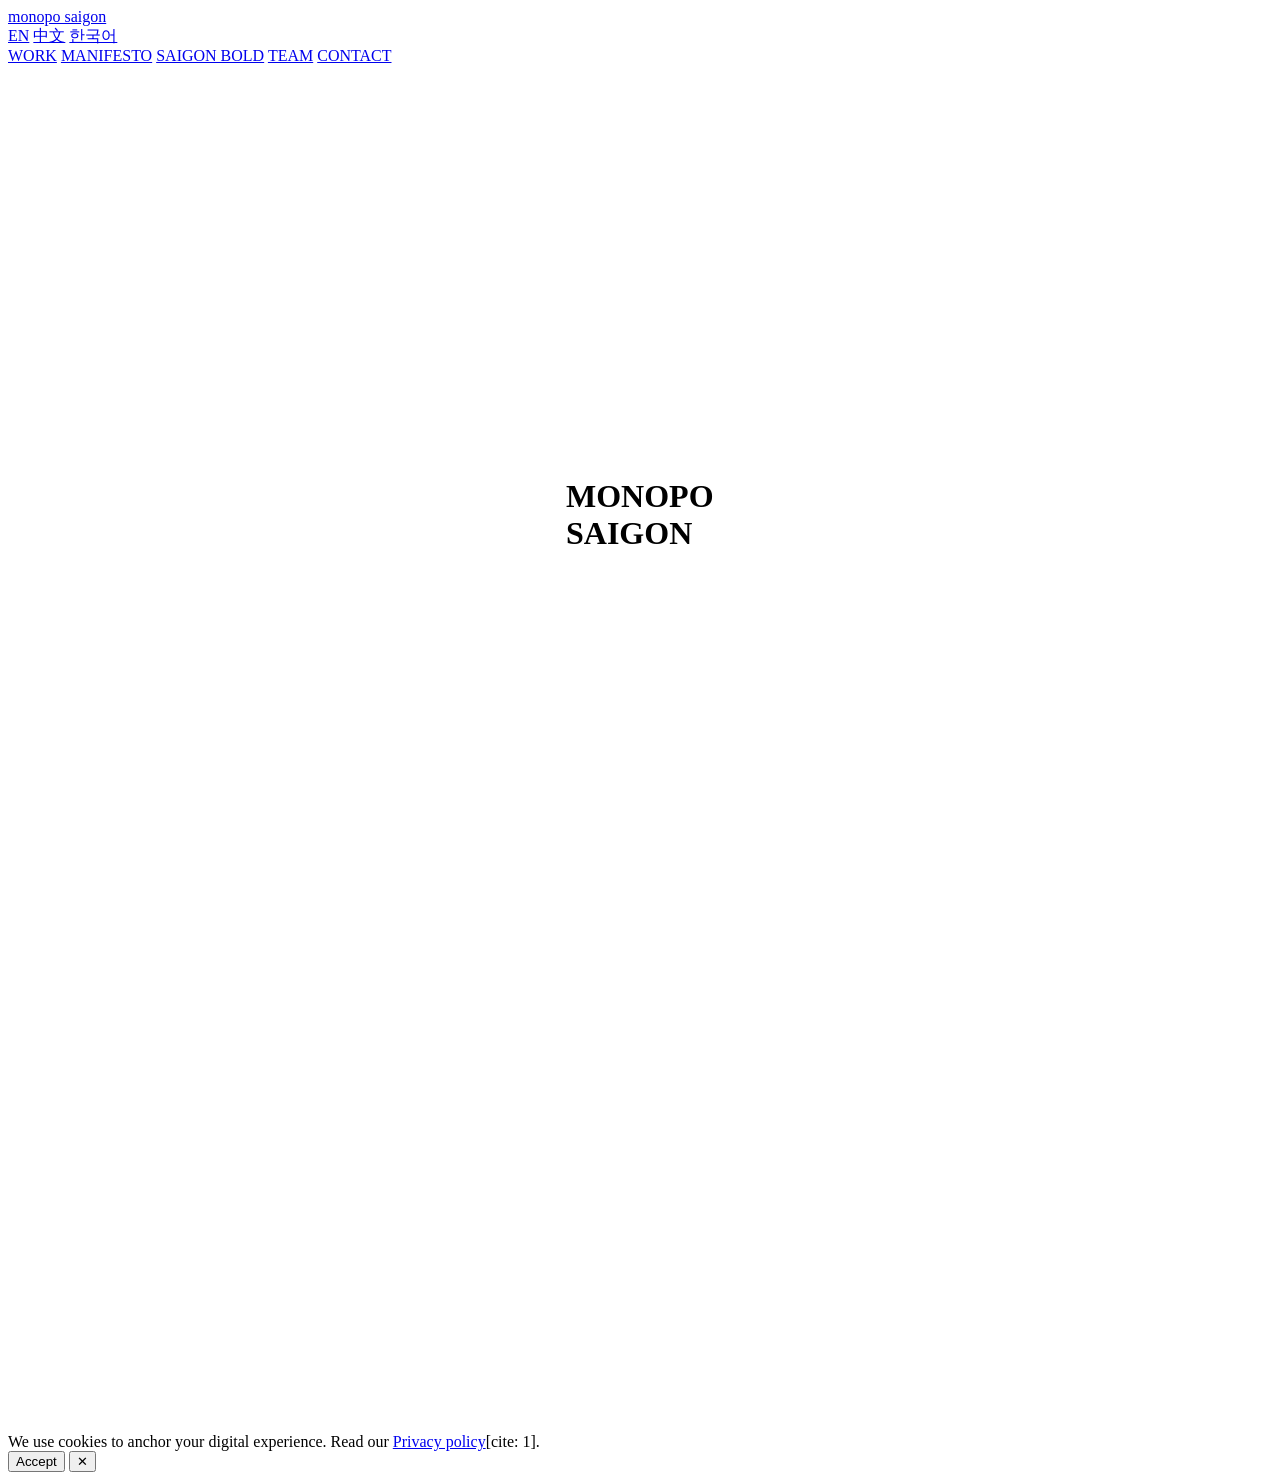
==== commit 8e69daa7: "update parallax" ====
--- a/index.html
+++ b/index.html
@@ -3,11 +3,20 @@
 <head>
   <meta charset="UTF-8">
   <meta name="viewport" content="width=device-width, initial-scale=1.0">
-  <title>monopo saigon — Production Canvas</title>
+  <title>monopo saigon — Kinetic Experience</title>
   <link rel="preconnect" href="https://fonts.googleapis.com">
   <link rel="preconnect" href="https://fonts.gstatic.com" crossorigin>
   <link href="https://fonts.googleapis.com/css2?family=Inter:wght@300;400;600&family=Raleway:wght@400&display=swap" rel="stylesheet">
   <link rel="stylesheet" href="style.css">
+  
+  <!-- Стили для библиотеки плавной прокрутки Lenis -->
+  <style>
+    html.lenis, html.lenis body { height: auto; }
+    .lenis-smooth { scroll-behavior: auto !important; }
+    .lenis-smooth [data-lenis-prevent] { overscroll-behavior: contain; }
+    .lenis-stopped { overflow: hidden; }
+    .lenis-scrolling iframe { pointer-events: none; }
+  </style>
 </head>
 <body>
 
@@ -34,15 +43,14 @@
 
   <!-- Hero Cinematic Stage -->
   <header class="hero-stage">
-    <div class="media-container">
+    <div class="media-container" data-parallax="-0.15">
       <div class="overlay-darkness"></div>
-      <!-- Интерактивный бэкграунд: кинематографичный таймлапс/3D-динамика -->
       <video class="hero-video" autoplay muted loop playsinline>
         <source src="https://player.vimeo.com/external/435649343.hd.mp4?s=254a6133a884b6afb28291079d8df26d9d1ab80a&profile_id=172&oauth2_token_id=57447761" type="video/mp4">
       </video>
     </div>
     
-    <div class="hero-content">
+    <div class="hero-content" data-parallax="0.2">
       <h1 class="monumental-type">MONOPO<br>SAIGON</h1>
     </div>
 
@@ -62,11 +70,11 @@
     <div class="structural-line"></div>
     <div class="content-wrapper">
       <div class="editorial-grid">
-        <div class="grid-left">
+        <div class="grid-left" data-parallax="-0.05">
           <h2 class="section-title">Cinematic<br>Editorial.</h2>
         </div>
         <div class="grid-right">
-          <p class="lead-text">Monopo Saigon operates a cinematic editorial canvas: pure monochrome architecture interrupted by full-bleed dark atmospheric frames carrying 3D organic imagery.</p>
+          <p class="lead-text">Monopo Saigon operates a cinematic editorial canvas: pure monochrome architecture interrupted by full-bleed dark atmospheric frames carrying 3D organic imagery[cite: 1].</p>
           <p class="sub-text">The system is fundamentally light and structural, with dark sections acting as immersive gallery walls rather than primary surface mode[cite: 1]. Typography does the emotional work[cite: 1].</p>
         </div>
       </div>
@@ -75,9 +83,9 @@
 
   <!-- Gallery Break: Ink Black Frame -->
   <section class="immersive-break layer-reveal">
-    <div class="full-bleed-media">
+    <div class="full-bleed-media" data-parallax="-0.1">
       <img src="https://images.unsplash.com/photo-1600585154340-be6161a56a0c?q=80&w=1600&auto=format&fit=crop" alt="Architecture Interlude">
-      <div class="media-title-card">
+      <div class="media-title-card" data-parallax="0.05">
         <span class="meta-label">SPACE 01 / ARCHITECTURE</span>
         <h3>The Ground State</h3>
       </div>
@@ -93,8 +101,8 @@
       </div>
       
       <div class="showcase-columns">
-        <!-- Project 01 -->
-        <div class="project-card">
+        <!-- Project 01 (движется чуть медленнее) -->
+        <div class="project-card" data-parallax="0.05">
           <div class="card-media">
             <img src="https://images.unsplash.com/photo-1618005182384-a83a8bd57fbe?q=80&w=800&auto=format&fit=crop" alt="Mercury Flow">
           </div>
@@ -104,8 +112,8 @@
           </div>
         </div>
 
-        <!-- Project 02 -->
-        <div class="project-card">
+        <!-- Project 02 (движется чуть быстрее, создавая асимметрию оригинала) -->
+        <div class="project-card" data-parallax="-0.05">
           <div class="card-media">
             <img src="https://images.unsplash.com/photo-1550684848-fac1c5b4e853?q=80&w=800&auto=format&fit=crop" alt="Oxblood Study">
           </div>
@@ -118,7 +126,7 @@
     </div>
   </section>
 
-  <!-- Cookie Banner (Graphite Affordance) -->
+  <!-- Cookie Banner -->
   <div class="cookie-overlay" id="cookiePolicy">
     <div class="cookie-text">
       We use cookies to anchor your digital experience. Read our <a href="#">Privacy policy</a>[cite: 1].
@@ -129,25 +137,56 @@
     </div>
   </div>
 
+  <!-- Подключаем скрипт плавной прокрутки Lenis -->
+  <script src="https://unpkg.com/@studio-freight/lenis@1.0.42/dist/lenis.min.js"></script>
+  
   <script>
-    // Мягкое изменение стиля навигации при скролле
-    const nav = document.getElementById('topNav');
-    window.addEventListener('scroll', () => {
-      if (window.scrollY > 100) {
-        nav.classList.add('is-active');
+    // 1. Инициализация плавного кинетического скролла (как на monopo.vn)
+    const lenis = new Lenis({
+      duration: 1.4, // Скорость доезжания скролла (чем выше, тем мягче)
+      easing: (t) => Math.min(1, 1.001 - Math.pow(2, -10 * t)), // Фирменная кривая затухания скорости
+      orientation: 'vertical',
+      gestureOrientation: 'vertical',
+      smoothWheel: true,
+      wheelMultiplier: 1
+    });
+
+    // Связываем анимацию параллакса с тиками скролла
+    function raf(time) {
+      lenis.raf(time);
+      requestAnimationFrame(raf);
+    }
+    requestAnimationFrame(raf);
+
+    // 2. Логика эффекта Параллакса без тяжелых библиотек
+    const parallaxElements = document.querySelectorAll('[data-parallax]');
+    
+    lenis.on('scroll', (e) => {
+      const scrollY = window.scrollY;
+      
+      parallaxElements.forEach(el => {
+        const speed = parseFloat(el.getAttribute('data-parallax'));
+        // Смещаем элемент по оси Y в зависимости от скорости в дата-атрибуте
+        const yPos = -(scrollY * speed);
+        el.style.transform = `translateY(${yPos}px)`;
+      });
+
+      // Переключатель темы навигации
+      if (scrollY > 100) {
+        document.getElementById('topNav').classList.add('is-active');
       } else {
-        nav.classList.remove('is-active');
+        document.getElementById('topNav').classList.remove('is-active');
       }
     });
 
-    // Анимация контролируемого появления (Intersection Observer)
+    // 3. Плавное появление (Fade-in) блоков при первом скролле
     const observer = new IntersectionObserver((entries) => {
       entries.forEach(entry => {
         if (entry.isIntersecting) {
           entry.target.classList.add('visible');
         }
       });
-    }, { threshold: 0.1 });
+    }, { threshold: 0.05 });
 
     document.querySelectorAll('.layer-reveal').forEach(section => {
       observer.observe(section);
--- a/style.css
+++ b/style.css
@@ -1,90 +1,10 @@
-:root {
-  --color-white: #ffffff;
-  --color-black: #000000;
-  --color-carbon: #181818;
-  --color-ash: #6d6d6d;
-  --color-smoke: #9a9a9a;
-  --color-graphite: #636363;
-
-  --font-main: 'Inter', sans-serif;
-  --font-editorial: 'Raleway', sans-serif;
-  --font-system: system-ui, sans-serif;
+/* Включаем аппаратную поддержку для плавности параллакса */
+[data-parallax] {
+  will-change: transform;
+  transition: transform 0.1s cubic-bezier(0.25, 1, 0.5, 1);
 }
 
-* {
-  margin: 0;
-  padding: 0;
-  box-sizing: border-box;
-}
-
-body {
-  font-family: var(--font-main);
-  background-color: var(--color-black);
-  color: var(--color-white);
-  -webkit-font-smoothing: antialiased;
-  overflow-x: hidden;
-}
-
-/* Навигация как в оригинале: невесомая, парящая */
-.top-nav {
-  position: fixed;
-  top: 0;
-  left: 0;
-  width: 100%;
-  z-index: 1000;
-  mix-blend-mode: difference; /* Секретный приём оригинала: текст автоматически меняет цвет в зависимости от подложки! */
-  transition: padding 0.4s ease;
-}
-
-.nav-container {
-  max-width: 1440px;
-  margin: 0 auto;
-  padding: 40px;
-  display: flex;
-  justify-content: space-between;
-  align-items: flex-start;
-}
-
-.logo {
-  font-size: 13px;
-  font-weight: 600;
-  letter-spacing: -0.02em;
-  text-decoration: none;
-  color: var(--color-white);
-}
-
-.nav-right {
-  display: flex;
-  flex-direction: column;
-  align-items: flex-end;
-  gap: 24px;
-}
-
-.lang-toggle, .menu-stack {
-  display: flex;
-  gap: 20px;
-}
-
-.ghost-link {
-  font-size: 11px;
-  font-weight: 400;
-  text-decoration: none;
-  color: var(--color-white);
-  opacity: 0.5;
-  transition: opacity 0.3s ease;
-}
-
-.menu-stack .ghost-link {
-  font-size: 12px;
-  font-weight: 600;
-  letter-spacing: 0.05em;
-}
-
-.ghost-link:hover, .ghost-link.active {
-  opacity: 1;
-}
-
-/* Главный экран погружения */
+/* Ограничитель для видео, чтобы параллакс не вылезал за границы */
 .hero-stage {
   position: relative;
   width: 100%;
@@ -92,289 +12,38 @@
   display: flex;
   align-items: center;
   justify-content: center;
+  overflow: hidden; /* Важно: скрывает излишки параллакса видео */
 }
 
 .media-container {
   position: absolute;
-  inset: 0;
+  top: -10%; /* Даем запас по высоте для движения вниз */
+  left: 0;
+  width: 100%;
+  height: 120%; /* Делаем контейнер больше экрана, чтобы не было пустых полей при скролле */
   z-index: 1;
 }
 
-.hero-video {
-  width: 100%;
-  height: 100%;
-  object-fit: cover;
-}
-
-.overlay-darkness {
-  position: absolute;
-  inset: 0;
-  background: linear-gradient(to bottom, rgba(0,0,0,0.4), rgba(0,0,0,0.8));
-  z-index: 2;
-}
-
-.hero-content {
-  position: relative;
-  z-index: 3;
-  text-align: center;
-}
-
-.monumental-type {
-  font-size: clamp(60px, 16vw, 225px); /* Динамический размер текста под любые экраны */
-  font-weight: 300;
-  line-height: 0.76;
-  letter-spacing: -0.05em;
-  color: var(--color-white);
-}
-
-/* Крутящийся бейдж скролла */
-.scroll-badge {
-  position: absolute;
-  bottom: 40px;
-  left: 40px;
-  width: 80px;
-  height: 80px;
-  z-index: 10;
-  animation: rotateBadge 12s linear infinite;
-}
-
-.scroll-badge svg {
-  width: 100%;
-  height: 100%;
-}
-
-.scroll-badge text {
-  font-family: var(--font-system);
-  font-size: 8px;
-  fill: var(--color-white);
-  letter-spacing: 2px;
-}
-
-@keyframes rotateBadge {
-  from { transform: rotate(0deg); }
-  to { transform: rotate(360deg); }
-}
-
-/* Структурный журнальный лейаут */
-.editorial-layout {
-  position: relative;
-  padding: 140px 40px;
-}
-
-.background-white {
-  background-color: var(--color-white);
-  color: var(--color-carbon);
-}
-
-.structural-line {
-  position: absolute;
-  top: 0;
-  left: 40px;
-  right: 40px;
-  height: 1px;
-  background-color: rgba(0, 0, 0, 0.08);
-}
-
-.content-wrapper {
-  max-width: 1440px;
-  margin: 0 auto;
-}
-
-.editorial-grid {
-  display: grid;
-  grid-template-columns: 4fr 6fr;
-  gap: 40px;
-}
-
-.section-title {
-  font-size: clamp(36px, 6vw, 78px);
-  font-weight: 300;
-  line-height: 1.15;
-  letter-spacing: -0.03em;
-}
-
-.lead-text {
-  font-size: 24px;
-  line-height: 1.4;
-  font-weight: 300;
-  margin-bottom: 40px;
-  color: var(--color-carbon);
-}
-
-.sub-text {
-  font-size: 16px;
-  line-height: 1.6;
-  color: var(--color-ash);
-  max-width: 540px;
-}
-
-/* Полноэкранный разрыв шаблона */
-.immersive-break {
-  width: 100%;
-  height: 80vh;
-  position: relative;
-  background-color: var(--color-black);
-}
-
-.full-bleed-media {
-  width: 100%;
-  height: 100%;
-  position: relative;
-}
-
-.full-bleed-media img {
-  width: 100%;
-  height: 100%;
-  object-fit: cover;
-  opacity: 0.7;
-}
-
-.media-title-card {
-  position: absolute;
-  bottom: 60px;
-  left: 40px;
-  color: var(--color-white);
-}
-
-.meta-label {
-  font-family: var(--font-system);
-  font-size: 10px;
-  letter-spacing: 0.15em;
-  color: var(--color-smoke);
-  display: block;
-  margin-bottom: 8px;
-}
-
-.media-title-card h3 {
-  font-size: 32px;
-  font-weight: 300;
-}
-
-/* Сетка кейсов */
-.work-showcase-meta {
-  margin-bottom: 40px;
-  border-bottom: 1px solid rgba(0,0,0,0.08);
-  padding-bottom: 16px;
-}
-
-.showcase-columns {
-  display: grid;
-  grid-template-columns: 1fr 1fr;
-  gap: 40px;
-}
-
-.project-card {
-  cursor: pointer;
-}
-
-.card-media {
-  width: 100%;
-  aspect-ratio: 16/10;
-  overflow: hidden;
-  background-color: #f5f5f5;
-  margin-bottom: 20px;
-}
-
+/* Изменяем анимацию карточек при наведении на более глубокую */
 .card-media img {
   width: 100%;
   height: 100%;
   object-fit: cover;
-  transition: transform 0.8s cubic-bezier(0.16, 1, 0.3, 1);
+  transition: transform 1.2s cubic-bezier(0.16, 1, 0.3, 1);
 }
 
 .project-card:hover .card-media img {
-  transform: scale(1.02);
+  transform: scale(1.06); /* Мягкое наплывание картинки */
 }
 
-.card-info h4 {
-  font-size: 18px;
-  font-weight: 400;
-  margin-bottom: 4px;
-}
-
-.card-info span {
-  font-size: 14px;
-  color: var(--color-ash);
-}
-
-/* Аккуратный минималистичный куки-баннер */
-.cookie-overlay {
-  position: fixed;
-  bottom: 40px;
-  right: 40px;
-  background-color: var(--color-carbon);
-  color: var(--color-white);
-  padding: 16px 24px;
-  display: flex;
-  align-items: center;
-  gap: 24px;
-  z-index: 2000;
-  transition: opacity 0.4s ease;
-}
-
-.cookie-text {
-  font-size: 12px;
-  font-weight: 400;
-}
-
-.cookie-text a {
-  color: inherit;
-}
-
-.cookie-buttons {
-  display: flex;
-  align-items: center;
-  gap: 16px;
-}
-
-.pill-action {
-  background-color: var(--color-white);
-  color: var(--color-black);
-  border: none;
-  padding: 6px 16px;
-  border-radius: 75px;
-  font-size: 11px;
-  font-weight: 600;
-  cursor: pointer;
-}
-
-.close-icon {
-  background: none;
-  border: none;
-  color: var(--color-smoke);
-  cursor: pointer;
-  font-size: 12px;
-}
-
-/* Стили для мягкого скролл-эффекта появления */
+/* Плавный скролл-эффект появления контента */
 .layer-reveal {
   opacity: 0;
-  transform: translateY(30px);
-  transition: opacity 1s cubic-bezier(0.16, 1, 0.3, 1), transform 1s cubic-bezier(0.16, 1, 0.3, 1);
+  transform: translateY(40px);
+  transition: opacity 1.4s cubic-bezier(0.16, 1, 0.3, 1), transform 1.4s cubic-bezier(0.16, 1, 0.3, 1);
 }
 
 .layer-reveal.visible {
   opacity: 1;
   transform: translateY(0);
-}
-
-/* Мобильная адаптация */
-@media (max-width: 768px) {
-  .editorial-grid {
-    grid-template-columns: 1fr;
-  }
-  .showcase-columns {
-    grid-template-columns: 1fr;
-  }
-  .nav-container {
-    padding: 24px;
-  }
-  .editorial-layout {
-    padding: 80px 24px;
-  }
-  .cookie-overlay {
-    left: 24px;
-    right: 24px;
-    bottom: 24px;
-  }
 }
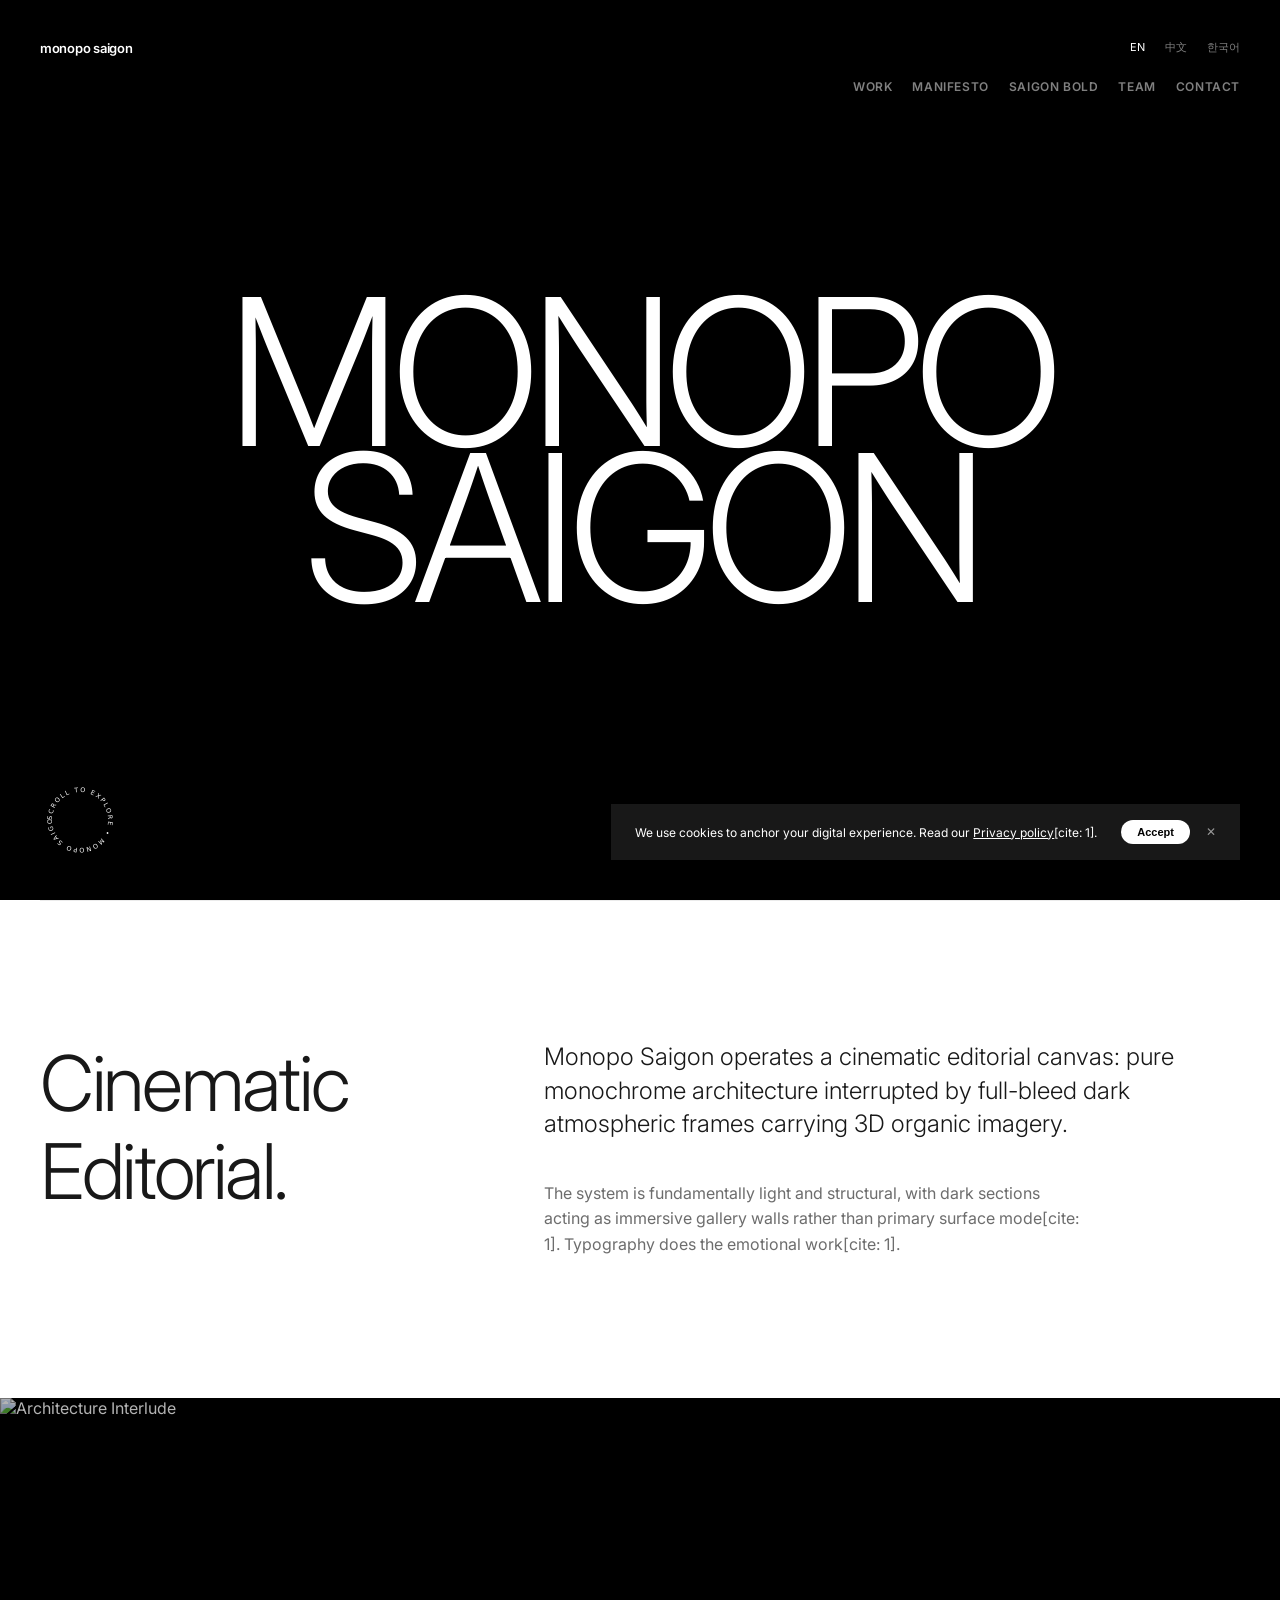
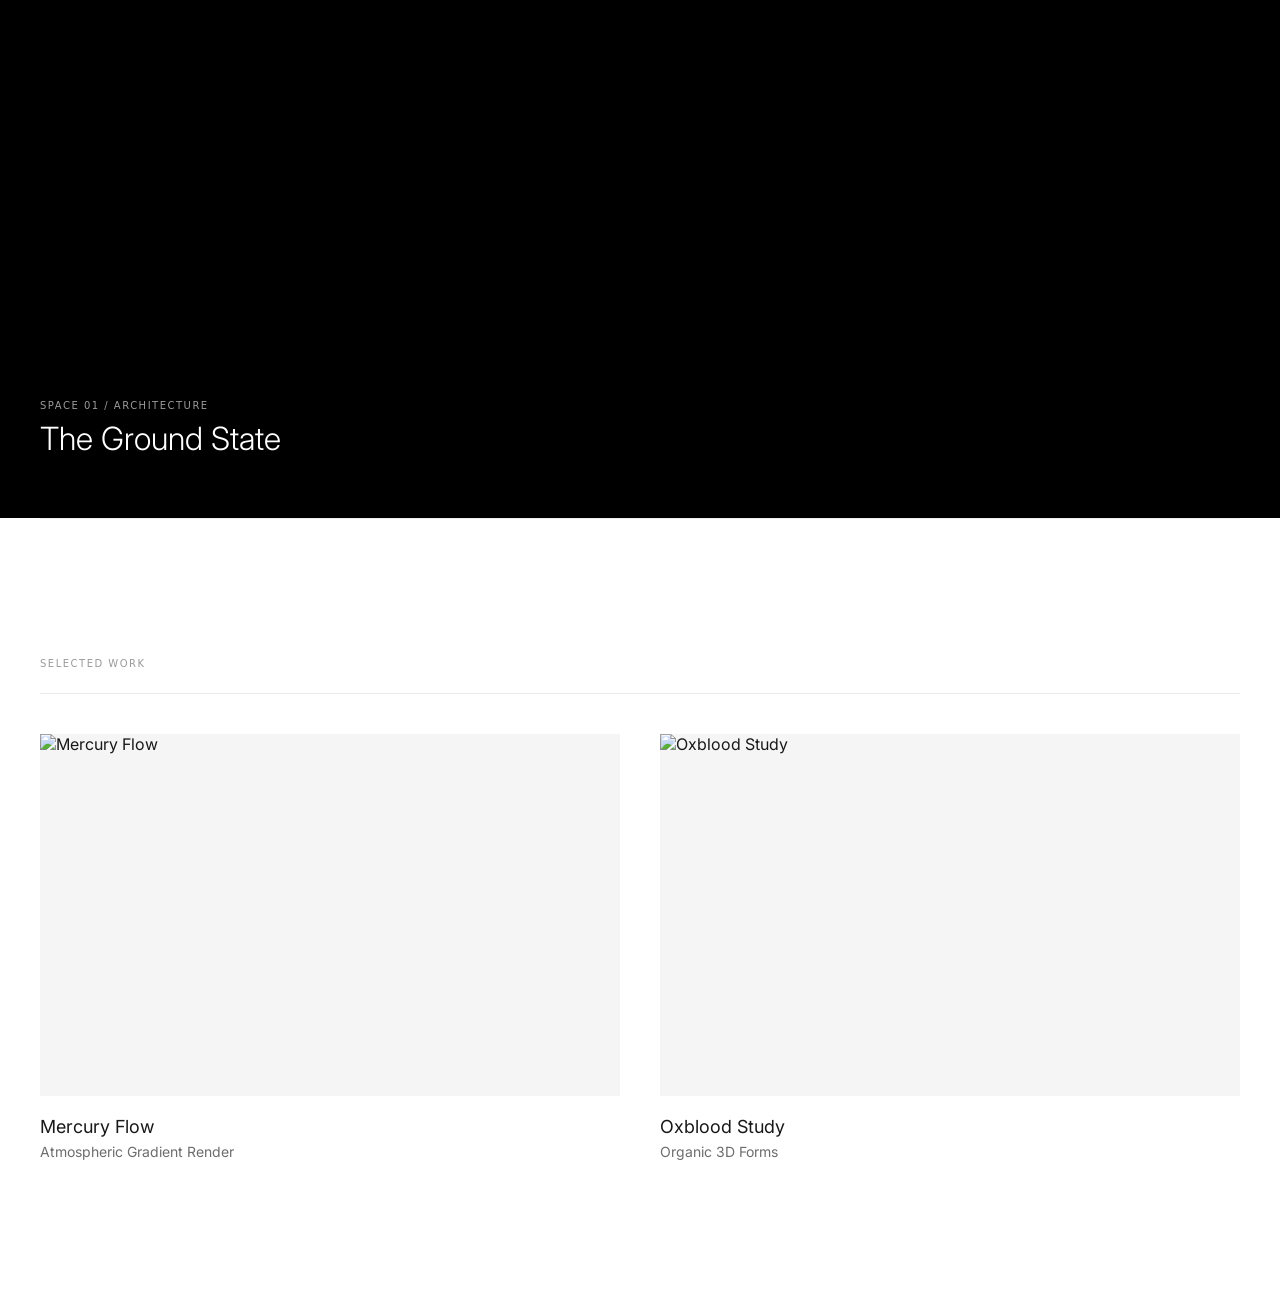
==== commit 2a22ee90: "update parallax" ====
--- a/index.html
+++ b/index.html
@@ -3,20 +3,11 @@
 <head>
   <meta charset="UTF-8">
   <meta name="viewport" content="width=device-width, initial-scale=1.0">
-  <title>monopo saigon — Kinetic Experience</title>
+  <title>monopo saigon — Production Canvas</title>
   <link rel="preconnect" href="https://fonts.googleapis.com">
   <link rel="preconnect" href="https://fonts.gstatic.com" crossorigin>
   <link href="https://fonts.googleapis.com/css2?family=Inter:wght@300;400;600&family=Raleway:wght@400&display=swap" rel="stylesheet">
   <link rel="stylesheet" href="style.css">
-  
-  <!-- Стили для библиотеки плавной прокрутки Lenis -->
-  <style>
-    html.lenis, html.lenis body { height: auto; }
-    .lenis-smooth { scroll-behavior: auto !important; }
-    .lenis-smooth [data-lenis-prevent] { overscroll-behavior: contain; }
-    .lenis-stopped { overflow: hidden; }
-    .lenis-scrolling iframe { pointer-events: none; }
-  </style>
 </head>
 <body>
 
@@ -43,14 +34,15 @@
 
   <!-- Hero Cinematic Stage -->
   <header class="hero-stage">
-    <div class="media-container" data-parallax="-0.15">
+    <div class="media-container">
       <div class="overlay-darkness"></div>
+      <!-- Интерактивный бэкграунд: кинематографичный таймлапс/3D-динамика -->
       <video class="hero-video" autoplay muted loop playsinline>
         <source src="https://player.vimeo.com/external/435649343.hd.mp4?s=254a6133a884b6afb28291079d8df26d9d1ab80a&profile_id=172&oauth2_token_id=57447761" type="video/mp4">
       </video>
     </div>
     
-    <div class="hero-content" data-parallax="0.2">
+    <div class="hero-content">
       <h1 class="monumental-type">MONOPO<br>SAIGON</h1>
     </div>
 
@@ -70,11 +62,11 @@
     <div class="structural-line"></div>
     <div class="content-wrapper">
       <div class="editorial-grid">
-        <div class="grid-left" data-parallax="-0.05">
+        <div class="grid-left">
           <h2 class="section-title">Cinematic<br>Editorial.</h2>
         </div>
         <div class="grid-right">
-          <p class="lead-text">Monopo Saigon operates a cinematic editorial canvas: pure monochrome architecture interrupted by full-bleed dark atmospheric frames carrying 3D organic imagery[cite: 1].</p>
+          <p class="lead-text">Monopo Saigon operates a cinematic editorial canvas: pure monochrome architecture interrupted by full-bleed dark atmospheric frames carrying 3D organic imagery.</p>
           <p class="sub-text">The system is fundamentally light and structural, with dark sections acting as immersive gallery walls rather than primary surface mode[cite: 1]. Typography does the emotional work[cite: 1].</p>
         </div>
       </div>
@@ -83,9 +75,9 @@
 
   <!-- Gallery Break: Ink Black Frame -->
   <section class="immersive-break layer-reveal">
-    <div class="full-bleed-media" data-parallax="-0.1">
+    <div class="full-bleed-media">
       <img src="https://images.unsplash.com/photo-1600585154340-be6161a56a0c?q=80&w=1600&auto=format&fit=crop" alt="Architecture Interlude">
-      <div class="media-title-card" data-parallax="0.05">
+      <div class="media-title-card">
         <span class="meta-label">SPACE 01 / ARCHITECTURE</span>
         <h3>The Ground State</h3>
       </div>
@@ -101,8 +93,8 @@
       </div>
       
       <div class="showcase-columns">
-        <!-- Project 01 (движется чуть медленнее) -->
-        <div class="project-card" data-parallax="0.05">
+        <!-- Project 01 -->
+        <div class="project-card">
           <div class="card-media">
             <img src="https://images.unsplash.com/photo-1618005182384-a83a8bd57fbe?q=80&w=800&auto=format&fit=crop" alt="Mercury Flow">
           </div>
@@ -112,8 +104,8 @@
           </div>
         </div>
 
-        <!-- Project 02 (движется чуть быстрее, создавая асимметрию оригинала) -->
-        <div class="project-card" data-parallax="-0.05">
+        <!-- Project 02 -->
+        <div class="project-card">
           <div class="card-media">
             <img src="https://images.unsplash.com/photo-1550684848-fac1c5b4e853?q=80&w=800&auto=format&fit=crop" alt="Oxblood Study">
           </div>
@@ -126,7 +118,7 @@
     </div>
   </section>
 
-  <!-- Cookie Banner -->
+  <!-- Cookie Banner (Graphite Affordance) -->
   <div class="cookie-overlay" id="cookiePolicy">
     <div class="cookie-text">
       We use cookies to anchor your digital experience. Read our <a href="#">Privacy policy</a>[cite: 1].
@@ -137,56 +129,25 @@
     </div>
   </div>
 
-  <!-- Подключаем скрипт плавной прокрутки Lenis -->
-  <script src="https://unpkg.com/@studio-freight/lenis@1.0.42/dist/lenis.min.js"></script>
-  
   <script>
-    // 1. Инициализация плавного кинетического скролла (как на monopo.vn)
-    const lenis = new Lenis({
-      duration: 1.4, // Скорость доезжания скролла (чем выше, тем мягче)
-      easing: (t) => Math.min(1, 1.001 - Math.pow(2, -10 * t)), // Фирменная кривая затухания скорости
-      orientation: 'vertical',
-      gestureOrientation: 'vertical',
-      smoothWheel: true,
-      wheelMultiplier: 1
-    });
-
-    // Связываем анимацию параллакса с тиками скролла
-    function raf(time) {
-      lenis.raf(time);
-      requestAnimationFrame(raf);
-    }
-    requestAnimationFrame(raf);
-
-    // 2. Логика эффекта Параллакса без тяжелых библиотек
-    const parallaxElements = document.querySelectorAll('[data-parallax]');
-    
-    lenis.on('scroll', (e) => {
-      const scrollY = window.scrollY;
-      
-      parallaxElements.forEach(el => {
-        const speed = parseFloat(el.getAttribute('data-parallax'));
-        // Смещаем элемент по оси Y в зависимости от скорости в дата-атрибуте
-        const yPos = -(scrollY * speed);
-        el.style.transform = `translateY(${yPos}px)`;
-      });
-
-      // Переключатель темы навигации
-      if (scrollY > 100) {
-        document.getElementById('topNav').classList.add('is-active');
+    // Мягкое изменение стиля навигации при скролле
+    const nav = document.getElementById('topNav');
+    window.addEventListener('scroll', () => {
+      if (window.scrollY > 100) {
+        nav.classList.add('is-active');
       } else {
-        document.getElementById('topNav').classList.remove('is-active');
+        nav.classList.remove('is-active');
       }
     });
 
-    // 3. Плавное появление (Fade-in) блоков при первом скролле
+    // Анимация контролируемого появления (Intersection Observer)
     const observer = new IntersectionObserver((entries) => {
       entries.forEach(entry => {
         if (entry.isIntersecting) {
           entry.target.classList.add('visible');
         }
       });
-    }, { threshold: 0.05 });
+    }, { threshold: 0.1 });
 
     document.querySelectorAll('.layer-reveal').forEach(section => {
       observer.observe(section);
--- a/style.css
+++ b/style.css
@@ -1,3 +1,383 @@
+:root {
+  --color-white: #ffffff;
+  --color-black: #000000;
+  --color-carbon: #181818;
+  --color-ash: #6d6d6d;
+  --color-smoke: #9a9a9a;
+  --color-graphite: #636363;
+
+  --font-main: 'Inter', sans-serif;
+  --font-editorial: 'Raleway', sans-serif;
+  --font-system: system-ui, sans-serif;
+}
+
+* {
+  margin: 0;
+  padding: 0;
+  box-sizing: border-box;
+}
+
+body {
+  font-family: var(--font-main);
+  background-color: var(--color-black);
+  color: var(--color-white);
+  -webkit-font-smoothing: antialiased;
+  overflow-x: hidden;
+}
+
+/* Навигация как в оригинале: невесомая, парящая */
+.top-nav {
+  position: fixed;
+  top: 0;
+  left: 0;
+  width: 100%;
+  z-index: 1000;
+  mix-blend-mode: difference; /* Секретный приём оригинала: текст автоматически меняет цвет в зависимости от подложки! */
+  transition: padding 0.4s ease;
+}
+
+.nav-container {
+  max-width: 1440px;
+  margin: 0 auto;
+  padding: 40px;
+  display: flex;
+  justify-content: space-between;
+  align-items: flex-start;
+}
+
+.logo {
+  font-size: 13px;
+  font-weight: 600;
+  letter-spacing: -0.02em;
+  text-decoration: none;
+  color: var(--color-white);
+}
+
+.nav-right {
+  display: flex;
+  flex-direction: column;
+  align-items: flex-end;
+  gap: 24px;
+}
+
+.lang-toggle, .menu-stack {
+  display: flex;
+  gap: 20px;
+}
+
+.ghost-link {
+  font-size: 11px;
+  font-weight: 400;
+  text-decoration: none;
+  color: var(--color-white);
+  opacity: 0.5;
+  transition: opacity 0.3s ease;
+}
+
+.menu-stack .ghost-link {
+  font-size: 12px;
+  font-weight: 600;
+  letter-spacing: 0.05em;
+}
+
+.ghost-link:hover, .ghost-link.active {
+  opacity: 1;
+}
+
+/* Главный экран погружения */
+.hero-stage {
+  position: relative;
+  width: 100%;
+  height: 100vh;
+  display: flex;
+  align-items: center;
+  justify-content: center;
+}
+
+.media-container {
+  position: absolute;
+  inset: 0;
+  z-index: 1;
+}
+
+.hero-video {
+  width: 100%;
+  height: 100%;
+  object-fit: cover;
+}
+
+.overlay-darkness {
+  position: absolute;
+  inset: 0;
+  background: linear-gradient(to bottom, rgba(0,0,0,0.4), rgba(0,0,0,0.8));
+  z-index: 2;
+}
+
+.hero-content {
+  position: relative;
+  z-index: 3;
+  text-align: center;
+}
+
+.monumental-type {
+  font-size: clamp(60px, 16vw, 225px); /* Динамический размер текста под любые экраны */
+  font-weight: 300;
+  line-height: 0.76;
+  letter-spacing: -0.05em;
+  color: var(--color-white);
+}
+
+/* Крутящийся бейдж скролла */
+.scroll-badge {
+  position: absolute;
+  bottom: 40px;
+  left: 40px;
+  width: 80px;
+  height: 80px;
+  z-index: 10;
+  animation: rotateBadge 12s linear infinite;
+}
+
+.scroll-badge svg {
+  width: 100%;
+  height: 100%;
+}
+
+.scroll-badge text {
+  font-family: var(--font-system);
+  font-size: 8px;
+  fill: var(--color-white);
+  letter-spacing: 2px;
+}
+
+@keyframes rotateBadge {
+  from { transform: rotate(0deg); }
+  to { transform: rotate(360deg); }
+}
+
+/* Структурный журнальный лейаут */
+.editorial-layout {
+  position: relative;
+  padding: 140px 40px;
+}
+
+.background-white {
+  background-color: var(--color-white);
+  color: var(--color-carbon);
+}
+
+.structural-line {
+  position: absolute;
+  top: 0;
+  left: 40px;
+  right: 40px;
+  height: 1px;
+  background-color: rgba(0, 0, 0, 0.08);
+}
+
+.content-wrapper {
+  max-width: 1440px;
+  margin: 0 auto;
+}
+
+.editorial-grid {
+  display: grid;
+  grid-template-columns: 4fr 6fr;
+  gap: 40px;
+}
+
+.section-title {
+  font-size: clamp(36px, 6vw, 78px);
+  font-weight: 300;
+  line-height: 1.15;
+  letter-spacing: -0.03em;
+}
+
+.lead-text {
+  font-size: 24px;
+  line-height: 1.4;
+  font-weight: 300;
+  margin-bottom: 40px;
+  color: var(--color-carbon);
+}
+
+.sub-text {
+  font-size: 16px;
+  line-height: 1.6;
+  color: var(--color-ash);
+  max-width: 540px;
+}
+
+/* Полноэкранный разрыв шаблона */
+.immersive-break {
+  width: 100%;
+  height: 80vh;
+  position: relative;
+  background-color: var(--color-black);
+}
+
+.full-bleed-media {
+  width: 100%;
+  height: 100%;
+  position: relative;
+}
+
+.full-bleed-media img {
+  width: 100%;
+  height: 100%;
+  object-fit: cover;
+  opacity: 0.7;
+}
+
+.media-title-card {
+  position: absolute;
+  bottom: 60px;
+  left: 40px;
+  color: var(--color-white);
+}
+
+.meta-label {
+  font-family: var(--font-system);
+  font-size: 10px;
+  letter-spacing: 0.15em;
+  color: var(--color-smoke);
+  display: block;
+  margin-bottom: 8px;
+}
+
+.media-title-card h3 {
+  font-size: 32px;
+  font-weight: 300;
+}
+
+/* Сетка кейсов */
+.work-showcase-meta {
+  margin-bottom: 40px;
+  border-bottom: 1px solid rgba(0,0,0,0.08);
+  padding-bottom: 16px;
+}
+
+.showcase-columns {
+  display: grid;
+  grid-template-columns: 1fr 1fr;
+  gap: 40px;
+}
+
+.project-card {
+  cursor: pointer;
+}
+
+.card-media {
+  width: 100%;
+  aspect-ratio: 16/10;
+  overflow: hidden;
+  background-color: #f5f5f5;
+  margin-bottom: 20px;
+}
+
+.card-media img {
+  width: 100%;
+  height: 100%;
+  object-fit: cover;
+  transition: transform 0.8s cubic-bezier(0.16, 1, 0.3, 1);
+}
+
+.project-card:hover .card-media img {
+  transform: scale(1.02);
+}
+
+.card-info h4 {
+  font-size: 18px;
+  font-weight: 400;
+  margin-bottom: 4px;
+}
+
+.card-info span {
+  font-size: 14px;
+  color: var(--color-ash);
+}
+
+/* Аккуратный минималистичный куки-баннер */
+.cookie-overlay {
+  position: fixed;
+  bottom: 40px;
+  right: 40px;
+  background-color: var(--color-carbon);
+  color: var(--color-white);
+  padding: 16px 24px;
+  display: flex;
+  align-items: center;
+  gap: 24px;
+  z-index: 2000;
+  transition: opacity 0.4s ease;
+}
+
+.cookie-text {
+  font-size: 12px;
+  font-weight: 400;
+}
+
+.cookie-text a {
+  color: inherit;
+}
+
+.cookie-buttons {
+  display: flex;
+  align-items: center;
+  gap: 16px;
+}
+
+.pill-action {
+  background-color: var(--color-white);
+  color: var(--color-black);
+  border: none;
+  padding: 6px 16px;
+  border-radius: 75px;
+  font-size: 11px;
+  font-weight: 600;
+  cursor: pointer;
+}
+
+.close-icon {
+  background: none;
+  border: none;
+  color: var(--color-smoke);
+  cursor: pointer;
+  font-size: 12px;
+}
+
+/* Стили для мягкого скролл-эффекта появления */
+.layer-reveal {
+  opacity: 0;
+  transform: translateY(30px);
+  transition: opacity 1s cubic-bezier(0.16, 1, 0.3, 1), transform 1s cubic-bezier(0.16, 1, 0.3, 1);
+}
+
+.layer-reveal.visible {
+  opacity: 1;
+  transform: translateY(0);
+}
+
+/* Мобильная адаптация */
+@media (max-width: 768px) {
+  .editorial-grid {
+    grid-template-columns: 1fr;
+  }
+  .showcase-columns {
+    grid-template-columns: 1fr;
+  }
+  .nav-container {
+    padding: 24px;
+  }
+  .editorial-layout {
+    padding: 80px 24px;
+  }
+  .cookie-overlay {
+    left: 24px;
+    right: 24px;
+    bottom: 24px;
+  }
+}
 /* Включаем аппаратную поддержку для плавности параллакса */
 [data-parallax] {
   will-change: transform;
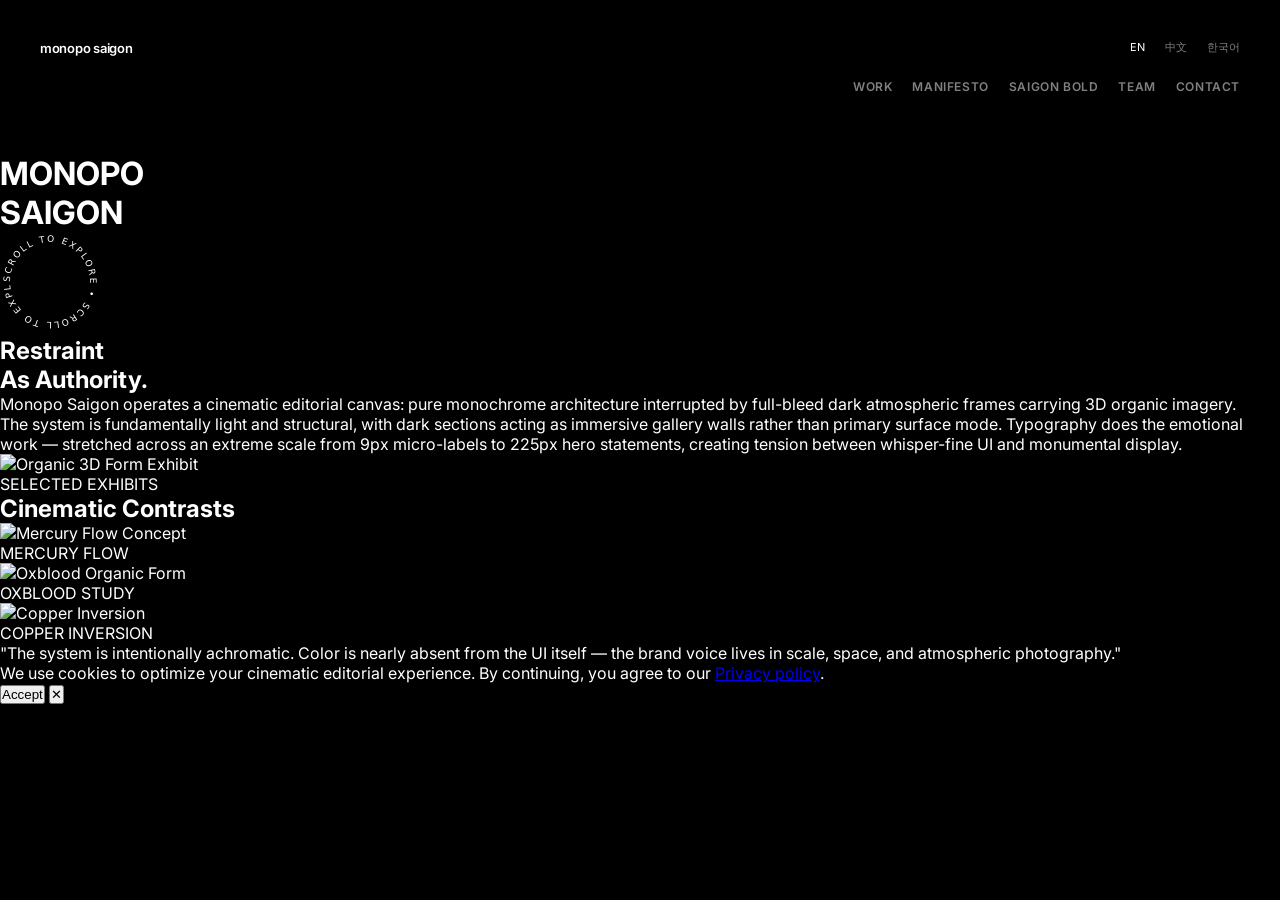
==== commit a094f830: "update parallax" ====
--- a/index.html
+++ b/index.html
@@ -3,7 +3,7 @@
 <head>
   <meta charset="UTF-8">
   <meta name="viewport" content="width=device-width, initial-scale=1.0">
-  <title>monopo saigon — Production Canvas</title>
+  <title>monopo saigon — Style Reference</title>
   <link rel="preconnect" href="https://fonts.googleapis.com">
   <link rel="preconnect" href="https://fonts.gstatic.com" crossorigin>
   <link href="https://fonts.googleapis.com/css2?family=Inter:wght@300;400;600&family=Raleway:wght@400&display=swap" rel="stylesheet">
@@ -11,7 +11,6 @@
 </head>
 <body>
 
-  <!-- Floating Navigation -->
   <nav class="top-nav" id="topNav">
     <div class="nav-container">
       <a href="#" class="logo">monopo saigon</a>
@@ -32,130 +31,102 @@
     </div>
   </nav>
 
-  <!-- Hero Cinematic Stage -->
-  <header class="hero-stage">
-    <div class="media-container">
-      <div class="overlay-darkness"></div>
-      <!-- Интерактивный бэкграунд: кинематографичный таймлапс/3D-динамика -->
-      <video class="hero-video" autoplay muted loop playsinline>
-        <source src="https://player.vimeo.com/external/435649343.hd.mp4?s=254a6133a884b6afb28291079d8df26d9d1ab80a&profile_id=172&oauth2_token_id=57447761" type="video/mp4">
-      </video>
-    </div>
+  <header class="dark-immersive-frame hero-section">
+    <div class="overlay-mesh"></div>
+    <video class="bg-video" autoplay muted loop playsinline>
+      <source src="https://player.vimeo.com/external/371433846.sd.mp4?s=236da2f3c054f74d0e6ec33990924e03cf445fcf&profile_id=139&oauth2_token_id=57447761" type="video/mp4">
+    </video>
     
-    <div class="hero-content">
-      <h1 class="monumental-type">MONOPO<br>SAIGON</h1>
-    </div>
+    <h1 class="hero-statement">MONOPO<br>SAIGON</h1>
 
-    <!-- Rotating Scroll Badge -->
-    <div class="scroll-badge">
-      <svg viewBox="0 0 100 100">
-        <path id="textPath" d="M 50, 50 m -35, 0 a 35,35 0 1,1 70,0 a 35,35 0 1,1 -70,0" />
-        <text>
-          <textPath href="#textPath">SCROLL TO EXPLORE • MONOPO SAIGON • </textPath>
+    <div class="scroll-indicator">
+      <svg viewBox="0 0 100 100" width="100" height="100">
+        <defs>
+          <path id="circlePath" d="M 50, 50 m -40, 0 a 40,40 0 1,1 80,0 a 40,40 0 1,1 -80,0" />
+        </defs>
+        <text font-family="system-ui" font-size="9" fill="#ffffff" letter-spacing="2">
+          <textPath href="#circlePath">SCROLL TO EXPLORE • SCROLL TO EXPLORE • </textPath>
         </text>
       </svg>
     </div>
   </header>
 
-  <!-- Editorial Section 01: Pure White Canvas -->
-  <section class="editorial-layout background-white layer-reveal">
-    <div class="structural-line"></div>
-    <div class="content-wrapper">
-      <div class="editorial-grid">
-        <div class="grid-left">
-          <h2 class="section-title">Cinematic<br>Editorial.</h2>
+  <main class="editorial-section">
+    <div class="editorial-container">
+      <h2 class="editorial-heading">Restraint<br>As Authority.</h2>
+      
+      <div class="editorial-grid-2col">
+        <div class="text-block">
+          <p class="body-lg">Monopo Saigon operates a cinematic editorial canvas: pure monochrome architecture interrupted by full-bleed dark atmospheric frames carrying 3D organic imagery.</p>
+          <p class="body-text">The system is fundamentally light and structural, with dark sections acting as immersive gallery walls rather than primary surface mode. Typography does the emotional work — stretched across an extreme scale from 9px micro-labels to 225px hero statements, creating tension between whisper-fine UI and monumental display.</p>
         </div>
-        <div class="grid-right">
-          <p class="lead-text">Monopo Saigon operates a cinematic editorial canvas: pure monochrome architecture interrupted by full-bleed dark atmospheric frames carrying 3D organic imagery.</p>
-          <p class="sub-text">The system is fundamentally light and structural, with dark sections acting as immersive gallery walls rather than primary surface mode[cite: 1]. Typography does the emotional work[cite: 1].</p>
+        <div class="image-block">
+          <img src="https://images.unsplash.com/photo-1618005182384-a83a8bd57fbe?q=80&w=1200&auto=format&fit=crop" alt="Organic 3D Form Exhibit">
         </div>
       </div>
     </div>
-  </section>
+  </main>
 
-  <!-- Gallery Break: Ink Black Frame -->
-  <section class="immersive-break layer-reveal">
-    <div class="full-bleed-media">
-      <img src="https://images.unsplash.com/photo-1600585154340-be6161a56a0c?q=80&w=1600&auto=format&fit=crop" alt="Architecture Interlude">
-      <div class="media-title-card">
-        <span class="meta-label">SPACE 01 / ARCHITECTURE</span>
-        <h3>The Ground State</h3>
-      </div>
-    </div>
-  </section>
-
-  <!-- Editorial Section 02: Grid Showcase -->
-  <section class="editorial-layout background-white layer-reveal">
-    <div class="structural-line"></div>
-    <div class="content-wrapper">
-      <div class="work-showcase-meta">
-        <span class="meta-label">SELECTED WORK</span>
-      </div>
+  <section class="dark-immersive-frame feature-showcase">
+    <div class="editorial-container">
+      <span class="section-label">SELECTED EXHIBITS</span>
+      <h2 class="editorial-heading text-white">Cinematic Contrasts</h2>
       
-      <div class="showcase-columns">
-        <!-- Project 01 -->
-        <div class="project-card">
-          <div class="card-media">
-            <img src="https://images.unsplash.com/photo-1618005182384-a83a8bd57fbe?q=80&w=800&auto=format&fit=crop" alt="Mercury Flow">
-          </div>
-          <div class="card-info">
-            <h4>Mercury Flow</h4>
-            <span>Atmospheric Gradient Render</span>
+      <div class="work-grid-3col">
+        <div class="grid-cell">
+          <img src="https://images.unsplash.com/photo-1604871000636-074fa5117945?q=80&w=600&auto=format&fit=crop" alt="Mercury Flow Concept">
+          <div class="cell-overlay">
+            <span>MERCURY FLOW</span>
           </div>
         </div>
-
-        <!-- Project 02 -->
-        <div class="project-card">
-          <div class="card-media">
-            <img src="https://images.unsplash.com/photo-1550684848-fac1c5b4e853?q=80&w=800&auto=format&fit=crop" alt="Oxblood Study">
+        <div class="grid-cell">
+          <img src="https://images.unsplash.com/photo-1550684848-fac1c5b4e853?q=80&w=600&auto=format&fit=crop" alt="Oxblood Organic Form">
+          <div class="cell-overlay">
+            <span>OXBLOOD STUDY</span>
           </div>
-          <div class="card-info">
-            <h4>Oxblood Study</h4>
-            <span>Organic 3D Forms</span>
+        </div>
+        <div class="grid-cell">
+          <img src="https://images.unsplash.com/photo-1579783902614-a3fb3927b6a5?q=80&w=600&auto=format&fit=crop" alt="Copper Inversion">
+          <div class="cell-overlay">
+            <span>COPPER INVERSION</span>
           </div>
         </div>
       </div>
     </div>
   </section>
 
-  <!-- Cookie Banner (Graphite Affordance) -->
-  <div class="cookie-overlay" id="cookiePolicy">
-    <div class="cookie-text">
-      We use cookies to anchor your digital experience. Read our <a href="#">Privacy policy</a>[cite: 1].
+  <section class="editorial-section">
+    <div class="editorial-container">
+      <div class="pull-quote-container">
+        <blockquote class="editorial-quote">
+          "The system is intentionally achromatic. Color is nearly absent from the UI itself — the brand voice lives in scale, space, and atmospheric photography."
+        </blockquote>
+      </div>
     </div>
-    <div class="cookie-buttons">
-      <button class="pill-action" onclick="dismissCookie()">Accept</button>
-      <button class="close-icon" onclick="dismissCookie()">✕</button>
+  </section>
+
+  <div class="cookie-banner" id="cookieBanner">
+    <p>We use cookies to optimize your cinematic editorial experience. By continuing, you agree to our <a href="#">Privacy policy</a>.</p>
+    <div class="cookie-actions">
+      <button class="pill-button btn-graphite" onclick="closeCookieBanner()">Accept</button>
+      <button class="dismiss-x" onclick="closeCookieBanner()">✕</button>
     </div>
   </div>
 
   <script>
-    // Мягкое изменение стиля навигации при скролле
-    const nav = document.getElementById('topNav');
+    // Смена темы навигации при скролле
+    const topNav = document.getElementById('topNav');
     window.addEventListener('scroll', () => {
-      if (window.scrollY > 100) {
-        nav.classList.add('is-active');
+      if (window.scrollY > window.innerHeight - 80) {
+        topNav.classList.add('scrolled');
       } else {
-        nav.classList.remove('is-active');
+        topNav.classList.remove('scrolled');
       }
     });
 
-    // Анимация контролируемого появления (Intersection Observer)
-    const observer = new IntersectionObserver((entries) => {
-      entries.forEach(entry => {
-        if (entry.isIntersecting) {
-          entry.target.classList.add('visible');
-        }
-      });
-    }, { threshold: 0.1 });
-
-    document.querySelectorAll('.layer-reveal').forEach(section => {
-      observer.observe(section);
-    });
-
-    function dismissCookie() {
-      document.getElementById('cookiePolicy').style.opacity = '0';
-      setTimeout(() => document.getElementById('cookiePolicy').style.display = 'none', 400);
+    // Закрытие куки-баннера
+    function closeCookieBanner() {
+      document.getElementById('cookieBanner').style.display = 'none';
     }
   </script>
 </body>
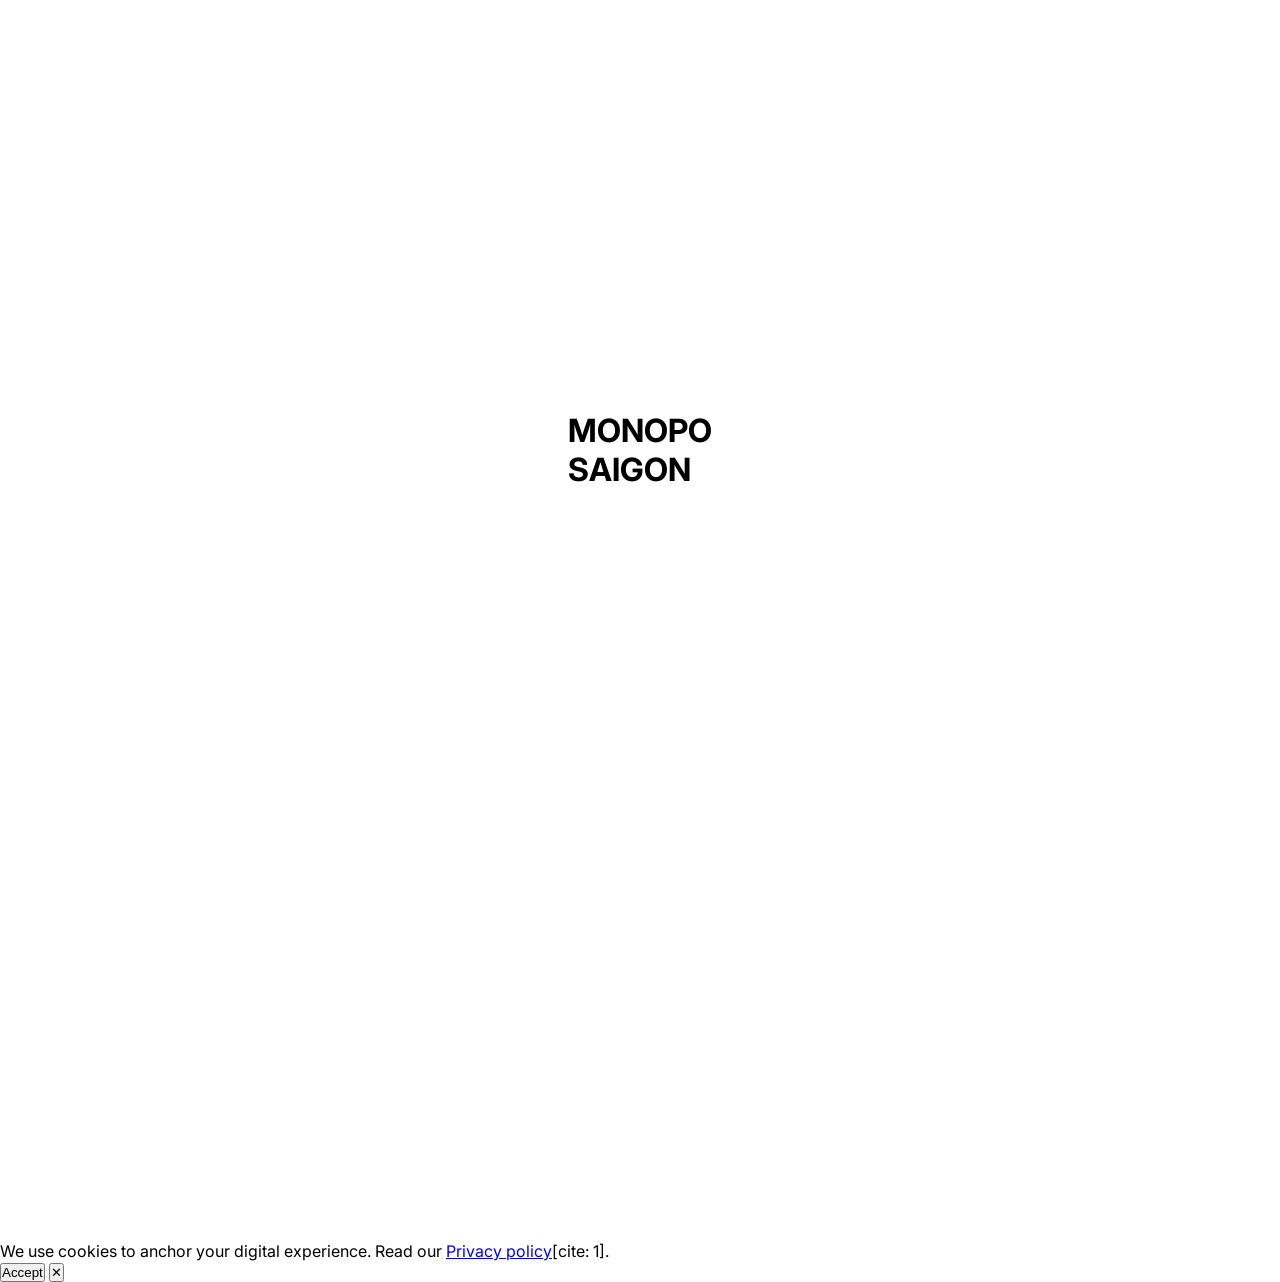
==== commit fd7a7126: "update parallax" ====
--- a/index.html
+++ b/index.html
@@ -3,14 +3,24 @@
 <head>
   <meta charset="UTF-8">
   <meta name="viewport" content="width=device-width, initial-scale=1.0">
-  <title>monopo saigon — Style Reference</title>
+  <title>monopo saigon — Kinetic Experience</title>
   <link rel="preconnect" href="https://fonts.googleapis.com">
   <link rel="preconnect" href="https://fonts.gstatic.com" crossorigin>
   <link href="https://fonts.googleapis.com/css2?family=Inter:wght@300;400;600&family=Raleway:wght@400&display=swap" rel="stylesheet">
   <link rel="stylesheet" href="style.css">
+  
+  <!-- Стили для библиотеки плавной прокрутки Lenis -->
+  <style>
+    html.lenis, html.lenis body { height: auto; }
+    .lenis-smooth { scroll-behavior: auto !important; }
+    .lenis-smooth [data-lenis-prevent] { overscroll-behavior: contain; }
+    .lenis-stopped { overflow: hidden; }
+    .lenis-scrolling iframe { pointer-events: none; }
+  </style>
 </head>
 <body>
 
+  <!-- Floating Navigation -->
   <nav class="top-nav" id="topNav">
     <div class="nav-container">
       <a href="#" class="logo">monopo saigon</a>
@@ -31,102 +41,160 @@
     </div>
   </nav>
 
-  <header class="dark-immersive-frame hero-section">
-    <div class="overlay-mesh"></div>
-    <video class="bg-video" autoplay muted loop playsinline>
-      <source src="https://player.vimeo.com/external/371433846.sd.mp4?s=236da2f3c054f74d0e6ec33990924e03cf445fcf&profile_id=139&oauth2_token_id=57447761" type="video/mp4">
-    </video>
+  <!-- Hero Cinematic Stage -->
+  <header class="hero-stage">
+    <div class="media-container" data-parallax="-0.15">
+      <div class="overlay-darkness"></div>
+      <video class="hero-video" autoplay muted loop playsinline>
+        <source src="https://player.vimeo.com/external/435649343.hd.mp4?s=254a6133a884b6afb28291079d8df26d9d1ab80a&profile_id=172&oauth2_token_id=57447761" type="video/mp4">
+      </video>
+    </div>
     
-    <h1 class="hero-statement">MONOPO<br>SAIGON</h1>
-
-    <div class="scroll-indicator">
-      <svg viewBox="0 0 100 100" width="100" height="100">
-        <defs>
-          <path id="circlePath" d="M 50, 50 m -40, 0 a 40,40 0 1,1 80,0 a 40,40 0 1,1 -80,0" />
-        </defs>
-        <text font-family="system-ui" font-size="9" fill="#ffffff" letter-spacing="2">
-          <textPath href="#circlePath">SCROLL TO EXPLORE • SCROLL TO EXPLORE • </textPath>
+    <div class="hero-content" data-parallax="0.2">
+      <h1 class="monumental-type">MONOPO<br>SAIGON</h1>
+    </div>
+
+    <!-- Rotating Scroll Badge -->
+    <div class="scroll-badge">
+      <svg viewBox="0 0 100 100">
+        <path id="textPath" d="M 50, 50 m -35, 0 a 35,35 0 1,1 70,0 a 35,35 0 1,1 -70,0" />
+        <text>
+          <textPath href="#textPath">SCROLL TO EXPLORE • MONOPO SAIGON • </textPath>
         </text>
       </svg>
     </div>
   </header>
 
-  <main class="editorial-section">
-    <div class="editorial-container">
-      <h2 class="editorial-heading">Restraint<br>As Authority.</h2>
+  <!-- Editorial Section 01: Pure White Canvas -->
+  <section class="editorial-layout background-white layer-reveal">
+    <div class="structural-line"></div>
+    <div class="content-wrapper">
+      <div class="editorial-grid">
+        <div class="grid-left" data-parallax="-0.05">
+          <h2 class="section-title">Cinematic<br>Editorial.</h2>
+        </div>
+        <div class="grid-right">
+          <p class="lead-text">Monopo Saigon operates a cinematic editorial canvas: pure monochrome architecture interrupted by full-bleed dark atmospheric frames carrying 3D organic imagery[cite: 1].</p>
+          <p class="sub-text">The system is fundamentally light and structural, with dark sections acting as immersive gallery walls rather than primary surface mode[cite: 1]. Typography does the emotional work[cite: 1].</p>
+        </div>
+      </div>
+    </div>
+  </section>
+
+  <!-- Gallery Break: Ink Black Frame -->
+  <section class="immersive-break layer-reveal">
+    <div class="full-bleed-media" data-parallax="-0.1">
+      <img src="https://images.unsplash.com/photo-1600585154340-be6161a56a0c?q=80&w=1600&auto=format&fit=crop" alt="Architecture Interlude">
+      <div class="media-title-card" data-parallax="0.05">
+        <span class="meta-label">SPACE 01 / ARCHITECTURE</span>
+        <h3>The Ground State</h3>
+      </div>
+    </div>
+  </section>
+
+  <!-- Editorial Section 02: Grid Showcase -->
+  <section class="editorial-layout background-white layer-reveal">
+    <div class="structural-line"></div>
+    <div class="content-wrapper">
+      <div class="work-showcase-meta">
+        <span class="meta-label">SELECTED WORK</span>
+      </div>
       
-      <div class="editorial-grid-2col">
-        <div class="text-block">
-          <p class="body-lg">Monopo Saigon operates a cinematic editorial canvas: pure monochrome architecture interrupted by full-bleed dark atmospheric frames carrying 3D organic imagery.</p>
-          <p class="body-text">The system is fundamentally light and structural, with dark sections acting as immersive gallery walls rather than primary surface mode. Typography does the emotional work — stretched across an extreme scale from 9px micro-labels to 225px hero statements, creating tension between whisper-fine UI and monumental display.</p>
-        </div>
-        <div class="image-block">
-          <img src="https://images.unsplash.com/photo-1618005182384-a83a8bd57fbe?q=80&w=1200&auto=format&fit=crop" alt="Organic 3D Form Exhibit">
-        </div>
-      </div>
-    </div>
-  </main>
-
-  <section class="dark-immersive-frame feature-showcase">
-    <div class="editorial-container">
-      <span class="section-label">SELECTED EXHIBITS</span>
-      <h2 class="editorial-heading text-white">Cinematic Contrasts</h2>
+      <div class="showcase-columns">
+        <!-- Project 01 (движется чуть медленнее) -->
+        <div class="project-card" data-parallax="0.05">
+          <div class="card-media">
+            <img src="https://images.unsplash.com/photo-1618005182384-a83a8bd57fbe?q=80&w=800&auto=format&fit=crop" alt="Mercury Flow">
+          </div>
+          <div class="card-info">
+            <h4>Mercury Flow</h4>
+            <span>Atmospheric Gradient Render</span>
+          </div>
+        </div>
+
+        <!-- Project 02 (движется чуть быстрее, создавая асимметрию оригинала) -->
+        <div class="project-card" data-parallax="-0.05">
+          <div class="card-media">
+            <img src="https://images.unsplash.com/photo-1550684848-fac1c5b4e853?q=80&w=800&auto=format&fit=crop" alt="Oxblood Study">
+          </div>
+          <div class="card-info">
+            <h4>Oxblood Study</h4>
+            <span>Organic 3D Forms</span>
+          </div>
+        </div>
+      </div>
+    </div>
+  </section>
+
+  <!-- Cookie Banner -->
+  <div class="cookie-overlay" id="cookiePolicy">
+    <div class="cookie-text">
+      We use cookies to anchor your digital experience. Read our <a href="#">Privacy policy</a>[cite: 1].
+    </div>
+    <div class="cookie-buttons">
+      <button class="pill-action" onclick="dismissCookie()">Accept</button>
+      <button class="close-icon" onclick="dismissCookie()">✕</button>
+    </div>
+  </div>
+
+  <!-- Подключаем скрипт плавной прокрутки Lenis -->
+  <script src="https://unpkg.com/@studio-freight/lenis@1.0.42/dist/lenis.min.js"></script>
+  
+  <script>
+    // 1. Инициализация плавного кинетического скролла (как на monopo.vn)
+    const lenis = new Lenis({
+      duration: 1.4, // Скорость доезжания скролла (чем выше, тем мягче)
+      easing: (t) => Math.min(1, 1.001 - Math.pow(2, -10 * t)), // Фирменная кривая затухания скорости
+      orientation: 'vertical',
+      gestureOrientation: 'vertical',
+      smoothWheel: true,
+      wheelMultiplier: 1
+    });
+
+    // Связываем анимацию параллакса с тиками скролла
+    function raf(time) {
+      lenis.raf(time);
+      requestAnimationFrame(raf);
+    }
+    requestAnimationFrame(raf);
+
+    // 2. Логика эффекта Параллакса без тяжелых библиотек
+    const parallaxElements = document.querySelectorAll('[data-parallax]');
+    
+    lenis.on('scroll', (e) => {
+      const scrollY = window.scrollY;
       
-      <div class="work-grid-3col">
-        <div class="grid-cell">
-          <img src="https://images.unsplash.com/photo-1604871000636-074fa5117945?q=80&w=600&auto=format&fit=crop" alt="Mercury Flow Concept">
-          <div class="cell-overlay">
-            <span>MERCURY FLOW</span>
-          </div>
-        </div>
-        <div class="grid-cell">
-          <img src="https://images.unsplash.com/photo-1550684848-fac1c5b4e853?q=80&w=600&auto=format&fit=crop" alt="Oxblood Organic Form">
-          <div class="cell-overlay">
-            <span>OXBLOOD STUDY</span>
-          </div>
-        </div>
-        <div class="grid-cell">
-          <img src="https://images.unsplash.com/photo-1579783902614-a3fb3927b6a5?q=80&w=600&auto=format&fit=crop" alt="Copper Inversion">
-          <div class="cell-overlay">
-            <span>COPPER INVERSION</span>
-          </div>
-        </div>
-      </div>
-    </div>
-  </section>
-
-  <section class="editorial-section">
-    <div class="editorial-container">
-      <div class="pull-quote-container">
-        <blockquote class="editorial-quote">
-          "The system is intentionally achromatic. Color is nearly absent from the UI itself — the brand voice lives in scale, space, and atmospheric photography."
-        </blockquote>
-      </div>
-    </div>
-  </section>
-
-  <div class="cookie-banner" id="cookieBanner">
-    <p>We use cookies to optimize your cinematic editorial experience. By continuing, you agree to our <a href="#">Privacy policy</a>.</p>
-    <div class="cookie-actions">
-      <button class="pill-button btn-graphite" onclick="closeCookieBanner()">Accept</button>
-      <button class="dismiss-x" onclick="closeCookieBanner()">✕</button>
-    </div>
-  </div>
-
-  <script>
-    // Смена темы навигации при скролле
-    const topNav = document.getElementById('topNav');
-    window.addEventListener('scroll', () => {
-      if (window.scrollY > window.innerHeight - 80) {
-        topNav.classList.add('scrolled');
+      parallaxElements.forEach(el => {
+        const speed = parseFloat(el.getAttribute('data-parallax'));
+        // Смещаем элемент по оси Y в зависимости от скорости в дата-атрибуте
+        const yPos = -(scrollY * speed);
+        el.style.transform = `translateY(${yPos}px)`;
+      });
+
+      // Переключатель темы навигации
+      if (scrollY > 100) {
+        document.getElementById('topNav').classList.add('is-active');
       } else {
-        topNav.classList.remove('scrolled');
+        document.getElementById('topNav').classList.remove('is-active');
       }
     });
 
-    // Закрытие куки-баннера
-    function closeCookieBanner() {
-      document.getElementById('cookieBanner').style.display = 'none';
+    // 3. Плавное появление (Fade-in) блоков при первом скролле
+    const observer = new IntersectionObserver((entries) => {
+      entries.forEach(entry => {
+        if (entry.isIntersecting) {
+          entry.target.classList.add('visible');
+        }
+      });
+    }, { threshold: 0.05 });
+
+    document.querySelectorAll('.layer-reveal').forEach(section => {
+      observer.observe(section);
+    });
+
+    function dismissCookie() {
+      document.getElementById('cookiePolicy').style.opacity = '0';
+      setTimeout(() => document.getElementById('cookiePolicy').style.display = 'none', 400);
     }
   </script>
 </body>
--- a/style.css
+++ b/style.css
@@ -1,16 +1,43 @@
 :root {
-  --color-white: #ffffff;
-  --color-black: #000000;
+  /* Colors */
+  --color-paper-white: #ffffff;
+  --color-ink-black: #000000;
   --color-carbon: #181818;
   --color-ash: #6d6d6d;
   --color-smoke: #9a9a9a;
+  --color-pewter: #808080;
   --color-graphite: #636363;
-
-  --font-main: 'Inter', sans-serif;
-  --font-editorial: 'Raleway', sans-serif;
-  --font-system: system-ui, sans-serif;
-}
-
+  --gradient-mercury-flow: linear-gradient(90deg, rgb(160, 224, 171), rgb(255, 172, 46) 50%, rgb(165, 45, 37));
+
+  /* Typography Families (Используем Inter вместо Roobert согласно Do's) */
+  --font-roobert: 'Inter', ui-sans-serif, system-ui, sans-serif;
+  --font-raleway: 'Raleway', ui-sans-serif, sans-serif;
+  --font-system-ui: 'system-ui', -apple-system, BlinkMacSystemFont, sans-serif;
+
+  /* Type Scale & Line Heights */
+  --text-body: 16px;
+  --leading-body: 1.39;
+  --text-body-lg: 18px;
+  --leading-body-lg: 1.36;
+  --text-subheading: 30px;
+  --leading-subheading: 1.25;
+  --text-heading-sm: 45px;
+  --leading-heading-sm: 1.22;
+  --text-heading: 54px;
+  --leading-heading: 1.21;
+  --text-heading-lg: 78px;
+  --leading-heading-lg: 1.15;
+  --text-display: 94px;
+  --leading-display: 1.1;
+  --text-hero: 225px;
+  --leading-hero: 0.76;
+
+  /* Layout & Spacing */
+  --page-max-width: 1440px;
+  --radius-full: 75px;
+}
+
+/* Base Reset */
 * {
   margin: 0;
   padding: 0;
@@ -18,365 +45,331 @@
 }
 
 body {
-  font-family: var(--font-main);
-  background-color: var(--color-black);
-  color: var(--color-white);
+  font-family: var(--font-roobert);
+  background-color: var(--color-paper-white);
+  color: var(--color-ink-black);
+  overflow-x: hidden;
   -webkit-font-smoothing: antialiased;
-  overflow-x: hidden;
-}
-
-/* Навигация как в оригинале: невесомая, парящая */
+}
+
+/* Top Navigation Bar */
 .top-nav {
   position: fixed;
   top: 0;
   left: 0;
   width: 100%;
-  z-index: 1000;
-  mix-blend-mode: difference; /* Секретный приём оригинала: текст автоматически меняет цвет в зависимости от подложки! */
-  transition: padding 0.4s ease;
+  z-index: 100;
+  transition: background-color 0.4s ease, color 0.4s ease;
+  color: var(--color-paper-white);
+}
+
+.top-nav.scrolled {
+  background-color: var(--color-paper-white);
+  color: var(--color-carbon);
+  border-bottom: 1px solid #f0f0f0;
 }
 
 .nav-container {
-  max-width: 1440px;
+  max-width: var(--page-max-width);
   margin: 0 auto;
-  padding: 40px;
+  padding: 28px 40px;
   display: flex;
   justify-content: space-between;
   align-items: flex-start;
 }
 
 .logo {
-  font-size: 13px;
-  font-weight: 600;
-  letter-spacing: -0.02em;
+  font-size: 12px;
+  font-weight: 400;
   text-decoration: none;
-  color: var(--color-white);
+  color: inherit;
+  text-transform: lowercase;
 }
 
 .nav-right {
   display: flex;
   flex-direction: column;
   align-items: flex-end;
-  gap: 24px;
+  gap: 16px;
 }
 
 .lang-toggle, .menu-stack {
   display: flex;
-  gap: 20px;
+  gap: 15px;
 }
 
 .ghost-link {
   font-size: 11px;
   font-weight: 400;
   text-decoration: none;
-  color: var(--color-white);
-  opacity: 0.5;
-  transition: opacity 0.3s ease;
+  color: inherit;
+  transition: opacity 0.2s ease;
 }
 
 .menu-stack .ghost-link {
   font-size: 12px;
-  font-weight: 600;
-  letter-spacing: 0.05em;
-}
-
-.ghost-link:hover, .ghost-link.active {
-  opacity: 1;
-}
-
-/* Главный экран погружения */
-.hero-stage {
+  text-transform: uppercase;
+}
+
+.ghost-link:hover {
+  opacity: 0.6;
+}
+
+.top-nav.scrolled .ghost-link {
+  color: var(--color-carbon);
+}
+
+/* Dark Immersive Frame */
+.dark-immersive-frame {
   position: relative;
   width: 100%;
+  background-color: var(--color-ink-black);
+  color: var(--color-paper-white);
+  overflow: hidden;
+}
+
+.hero-section {
   height: 100vh;
   display: flex;
+  justify-content: center;
   align-items: center;
-  justify-content: center;
-}
-
-.media-container {
+}
+
+.bg-video {
+  position: absolute;
+  top: 0;
+  left: 0;
+  width: 100%;
+  height: 100%;
+  object-fit: cover;
+  opacity: 0.4;
+  z-index: 1;
+}
+
+.overlay-mesh {
   position: absolute;
   inset: 0;
-  z-index: 1;
-}
-
-.hero-video {
-  width: 100%;
-  height: 100%;
-  object-fit: cover;
-}
-
-.overlay-darkness {
-  position: absolute;
-  inset: 0;
-  background: linear-gradient(to bottom, rgba(0,0,0,0.4), rgba(0,0,0,0.8));
+  background: radial-gradient(circle at center, transparent 20%, rgba(0,0,0,0.8) 100%);
   z-index: 2;
 }
 
-.hero-content {
-  position: relative;
+.hero-statement {
+  font-size: var(--text-hero);
+  font-weight: 300;
+  line-height: var(--leading-hero);
+  text-align: center;
   z-index: 3;
-  text-align: center;
-}
-
-.monumental-type {
-  font-size: clamp(60px, 16vw, 225px); /* Динамический размер текста под любые экраны */
-  font-weight: 300;
-  line-height: 0.76;
-  letter-spacing: -0.05em;
-  color: var(--color-white);
-}
-
-/* Крутящийся бейдж скролла */
-.scroll-badge {
+  letter-spacing: -0.04em;
+  pointer-events: none;
+}
+
+/* Адаптивность для гигантского текста */
+@media (max-width: 1024px) {
+  .hero-statement { font-size: 120px; }
+}
+@media (max-width: 640px) {
+  .hero-statement { font-size: 70px; }
+}
+
+/* Scroll Indicator */
+.scroll-indicator {
   position: absolute;
   bottom: 40px;
   left: 40px;
-  width: 80px;
-  height: 80px;
-  z-index: 10;
-  animation: rotateBadge 12s linear infinite;
-}
-
-.scroll-badge svg {
-  width: 100%;
-  height: 100%;
-}
-
-.scroll-badge text {
-  font-family: var(--font-system);
-  font-size: 8px;
-  fill: var(--color-white);
-  letter-spacing: 2px;
-}
-
-@keyframes rotateBadge {
-  from { transform: rotate(0deg); }
-  to { transform: rotate(360deg); }
-}
-
-/* Структурный журнальный лейаут */
-.editorial-layout {
+  z-index: 3;
+  animation: spin 20s linear infinite;
+}
+
+@keyframes spin {
+  100% { transform: rotate(360deg); }
+}
+
+/* Editorial Content Sections */
+.editorial-section {
+  background-color: var(--color-paper-white);
+  padding: 120px 40px;
+}
+
+.editorial-container {
+  max-width: var(--page-max-width);
+  margin: 0 auto;
+  width: 100%;
+}
+
+.editorial-heading {
+  font-size: var(--text-heading-lg);
+  font-weight: 300;
+  line-height: var(--leading-heading-lg);
+  color: var(--color-ink-black);
+  margin-bottom: 64px;
+  letter-spacing: -0.02em;
+}
+
+.editorial-heading.text-white {
+  color: var(--color-paper-white);
+}
+
+.editorial-grid-2col {
+  display: grid;
+  grid-template-columns: 1fr 1fr;
+  gap: 64px;
+  align-items: center;
+}
+
+@media (max-width: 768px) {
+  .editorial-grid-2col { grid-template-columns: 1fr; }
+}
+
+.text-block .body-lg {
+  font-size: var(--text-body-lg);
+  line-height: var(--leading-body-lg);
+  color: var(--color-carbon);
+  margin-bottom: 28px;
+}
+
+.text-block .body-text {
+  font-size: var(--text-body);
+  line-height: var(--leading-body);
+  color: var(--color-ash);
+}
+
+.image-block img {
+  width: 100%;
+  height: auto;
+  display: block;
+  border-radius: 0; /* Строго по дизайну */
+}
+
+/* Feature Showcase Section */
+.feature-showcase {
+  padding: 120px 40px;
+}
+
+.section-label {
+  font-family: var(--font-system-ui);
+  font-size: 11px;
+  color: var(--color-smoke);
+  letter-spacing: 0.1em;
+  display: block;
+  margin-bottom: 12px;
+}
+
+.work-grid-3col {
+  display: grid;
+  grid-template-columns: repeat(3, 1fr);
+  gap: 24px;
+}
+
+@media (max-width: 768px) {
+  .work-grid-3col { grid-template-columns: 1fr; }
+}
+
+.grid-cell {
   position: relative;
-  padding: 140px 40px;
-}
-
-.background-white {
-  background-color: var(--color-white);
-  color: var(--color-carbon);
-}
-
-.structural-line {
-  position: absolute;
-  top: 0;
-  left: 40px;
-  right: 40px;
-  height: 1px;
-  background-color: rgba(0, 0, 0, 0.08);
-}
-
-.content-wrapper {
-  max-width: 1440px;
-  margin: 0 auto;
-}
-
-.editorial-grid {
-  display: grid;
-  grid-template-columns: 4fr 6fr;
-  gap: 40px;
-}
-
-.section-title {
-  font-size: clamp(36px, 6vw, 78px);
-  font-weight: 300;
-  line-height: 1.15;
-  letter-spacing: -0.03em;
-}
-
-.lead-text {
-  font-size: 24px;
-  line-height: 1.4;
-  font-weight: 300;
-  margin-bottom: 40px;
-  color: var(--color-carbon);
-}
-
-.sub-text {
-  font-size: 16px;
-  line-height: 1.6;
-  color: var(--color-ash);
-  max-width: 540px;
-}
-
-/* Полноэкранный разрыв шаблона */
-.immersive-break {
-  width: 100%;
-  height: 80vh;
-  position: relative;
-  background-color: var(--color-black);
-}
-
-.full-bleed-media {
-  width: 100%;
-  height: 100%;
-  position: relative;
-}
-
-.full-bleed-media img {
+  aspect-ratio: 3/4;
+  background-color: var(--color-carbon);
+  overflow: hidden;
+}
+
+.grid-cell img {
   width: 100%;
   height: 100%;
   object-fit: cover;
-  opacity: 0.7;
-}
-
-.media-title-card {
+  transition: transform 0.6s cubic-bezier(0.25, 1, 0.5, 1);
+}
+
+.grid-cell:hover img {
+  transform: scale(1.03);
+}
+
+.cell-overlay {
   position: absolute;
-  bottom: 60px;
-  left: 40px;
-  color: var(--color-white);
-}
-
-.meta-label {
-  font-family: var(--font-system);
-  font-size: 10px;
-  letter-spacing: 0.15em;
-  color: var(--color-smoke);
-  display: block;
-  margin-bottom: 8px;
-}
-
-.media-title-card h3 {
-  font-size: 32px;
-  font-weight: 300;
-}
-
-/* Сетка кейсов */
-.work-showcase-meta {
-  margin-bottom: 40px;
-  border-bottom: 1px solid rgba(0,0,0,0.08);
-  padding-bottom: 16px;
-}
-
-.showcase-columns {
-  display: grid;
-  grid-template-columns: 1fr 1fr;
-  gap: 40px;
-}
-
-.project-card {
-  cursor: pointer;
-}
-
-.card-media {
-  width: 100%;
-  aspect-ratio: 16/10;
-  overflow: hidden;
-  background-color: #f5f5f5;
-  margin-bottom: 20px;
-}
-
-.card-media img {
-  width: 100%;
-  height: 100%;
-  object-fit: cover;
-  transition: transform 0.8s cubic-bezier(0.16, 1, 0.3, 1);
-}
-
-.project-card:hover .card-media img {
-  transform: scale(1.02);
-}
-
-.card-info h4 {
-  font-size: 18px;
+  inset: 0;
+  background: rgba(0,0,0,0.4);
+  display: flex;
+  align-items: flex-end;
+  padding: 32px;
+}
+
+.cell-overlay span {
+  font-size: var(--text-body-lg);
   font-weight: 400;
-  margin-bottom: 4px;
-}
-
-.card-info span {
-  font-size: 14px;
-  color: var(--color-ash);
-}
-
-/* Аккуратный минималистичный куки-баннер */
-.cookie-overlay {
+  color: var(--color-paper-white);
+}
+
+/* Pull Quote */
+.pull-quote-container {
+  max-width: 900px;
+  margin: 0 auto;
+  padding: 40px 0;
+}
+
+.editorial-quote {
+  font-family: var(--font-raleway);
+  font-size: var(--text-heading);
+  line-height: var(--leading-heading);
+  color: var(--color-carbon);
+  text-align: center;
+}
+
+@media (max-width: 768px) {
+  .editorial-quote { font-size: 30px; }
+}
+
+/* Cookie Consent Banner */
+.cookie-banner {
   position: fixed;
   bottom: 40px;
   right: 40px;
-  background-color: var(--color-carbon);
-  color: var(--color-white);
-  padding: 16px 24px;
+  background-color: var(--color-paper-white);
+  padding: 24px;
+  max-width: 400px;
+  z-index: 200;
+  display: flex;
+  flex-direction: column;
+  gap: 16px;
+  border-radius: 0;
+  box-shadow: 0 20px 40px rgba(0,0,0,0.05); /* Легкая тень для отделения от белого фона */
+}
+
+.cookie-banner p {
+  font-size: 12px;
+  line-height: 1.4;
+  color: var(--color-carbon);
+}
+
+.cookie-banner p a {
+  color: inherit;
+}
+
+.cookie-actions {
   display: flex;
   align-items: center;
-  gap: 24px;
-  z-index: 2000;
-  transition: opacity 0.4s ease;
-}
-
-.cookie-text {
-  font-size: 12px;
-  font-weight: 400;
-}
-
-.cookie-text a {
-  color: inherit;
-}
-
-.cookie-buttons {
-  display: flex;
-  align-items: center;
+  justify-content: flex-end;
   gap: 16px;
 }
 
-.pill-action {
-  background-color: var(--color-white);
-  color: var(--color-black);
+.pill-button {
+  border-radius: var(--radius-full);
+  padding: 6px 16px; /* Оптимизировано под кликабельность */
+  font-family: var(--font-roobert);
+  font-size: 11px;
   border: none;
-  padding: 6px 16px;
-  border-radius: 75px;
-  font-size: 11px;
-  font-weight: 600;
   cursor: pointer;
 }
 
-.close-icon {
+.btn-graphite {
+  background-color: var(--color-graphite);
+  color: var(--color-paper-white);
+}
+
+.dismiss-x {
   background: none;
   border: none;
-  color: var(--color-smoke);
+  font-family: var(--font-system-ui);
+  font-size: 12px;
+  color: var(--color-ash);
   cursor: pointer;
-  font-size: 12px;
-}
-
-/* Стили для мягкого скролл-эффекта появления */
-.layer-reveal {
-  opacity: 0;
-  transform: translateY(30px);
-  transition: opacity 1s cubic-bezier(0.16, 1, 0.3, 1), transform 1s cubic-bezier(0.16, 1, 0.3, 1);
-}
-
-.layer-reveal.visible {
-  opacity: 1;
-  transform: translateY(0);
-}
-
-/* Мобильная адаптация */
-@media (max-width: 768px) {
-  .editorial-grid {
-    grid-template-columns: 1fr;
-  }
-  .showcase-columns {
-    grid-template-columns: 1fr;
-  }
-  .nav-container {
-    padding: 24px;
-  }
-  .editorial-layout {
-    padding: 80px 24px;
-  }
-  .cookie-overlay {
-    left: 24px;
-    right: 24px;
-    bottom: 24px;
-  }
 }
 /* Включаем аппаратную поддержку для плавности параллакса */
 [data-parallax] {
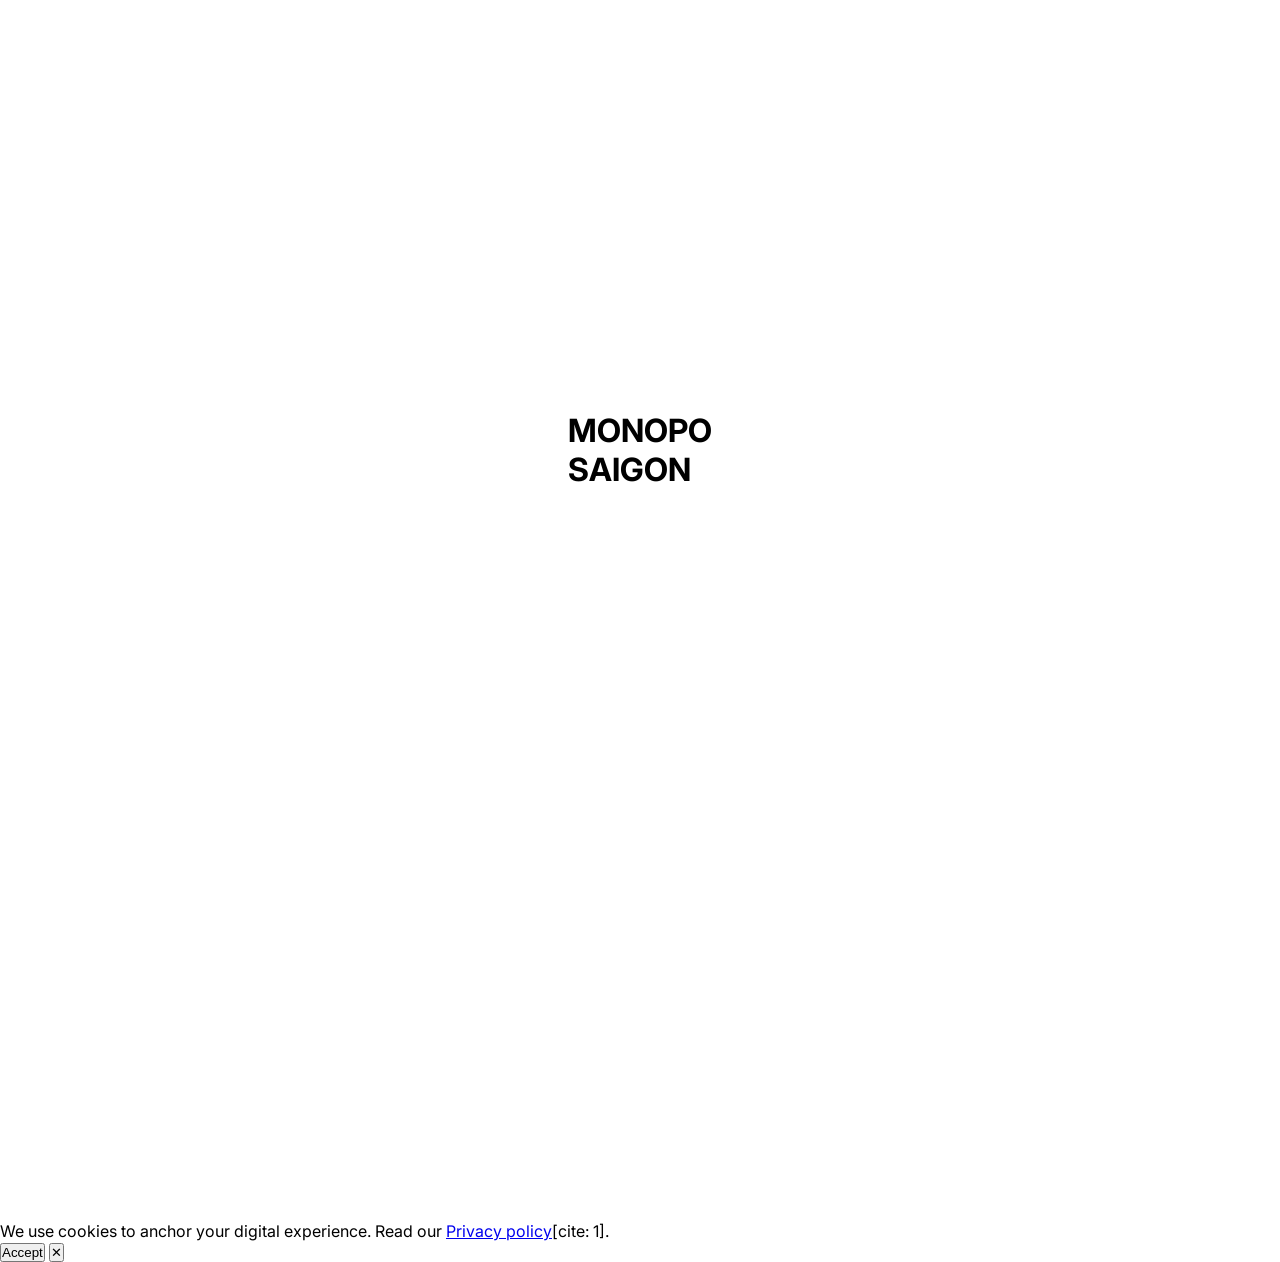
==== commit df63a327: "update parallax" ====
--- a/index.html
+++ b/index.html
@@ -103,14 +103,14 @@
       <div class="showcase-columns">
         <!-- Project 01 (движется чуть медленнее) -->
         <div class="project-card" data-parallax="0.05">
-          <div class="card-media">
-            <img src="https://images.unsplash.com/photo-1618005182384-a83a8bd57fbe?q=80&w=800&auto=format&fit=crop" alt="Mercury Flow">
-          </div>
-          <div class="card-info">
-            <h4>Mercury Flow</h4>
-            <span>Atmospheric Gradient Render</span>
-          </div>
-        </div>
+			<div class="card-media">
+				<img id="p1_image" src="" alt="Project">
+			</div>
+			<div class="card-info">
+				<h4 id="p1_title"></h4>
+				<span>Atmospheric Gradient Render</span>
+			</div>
+		</div>
 
         <!-- Project 02 (движется чуть быстрее, создавая асимметрию оригинала) -->
         <div class="project-card" data-parallax="-0.05">
@@ -197,5 +197,18 @@
       setTimeout(() => document.getElementById('cookiePolicy').style.display = 'none', 400);
     }
   </script>
+  <script>
+  // Загрузка контента из JSON, который редактирует админка
+  fetch('/content.json')
+    .then(response => response.json())
+    .then(data => {
+      document.getElementById('hero_title').innerText = data.hero_title;
+      document.getElementById('editorial_title').innerText = data.editorial_title;
+      document.getElementById('lead_text').innerText = data.lead_text;
+      document.getElementById('sub_text').innerText = data.sub_text;
+      document.getElementById('p1_title').innerText = data.project_01_title;
+      document.getElementById('p1_image').src = data.project_01_image;
+    });
+</script>
 </body>
 </html>
